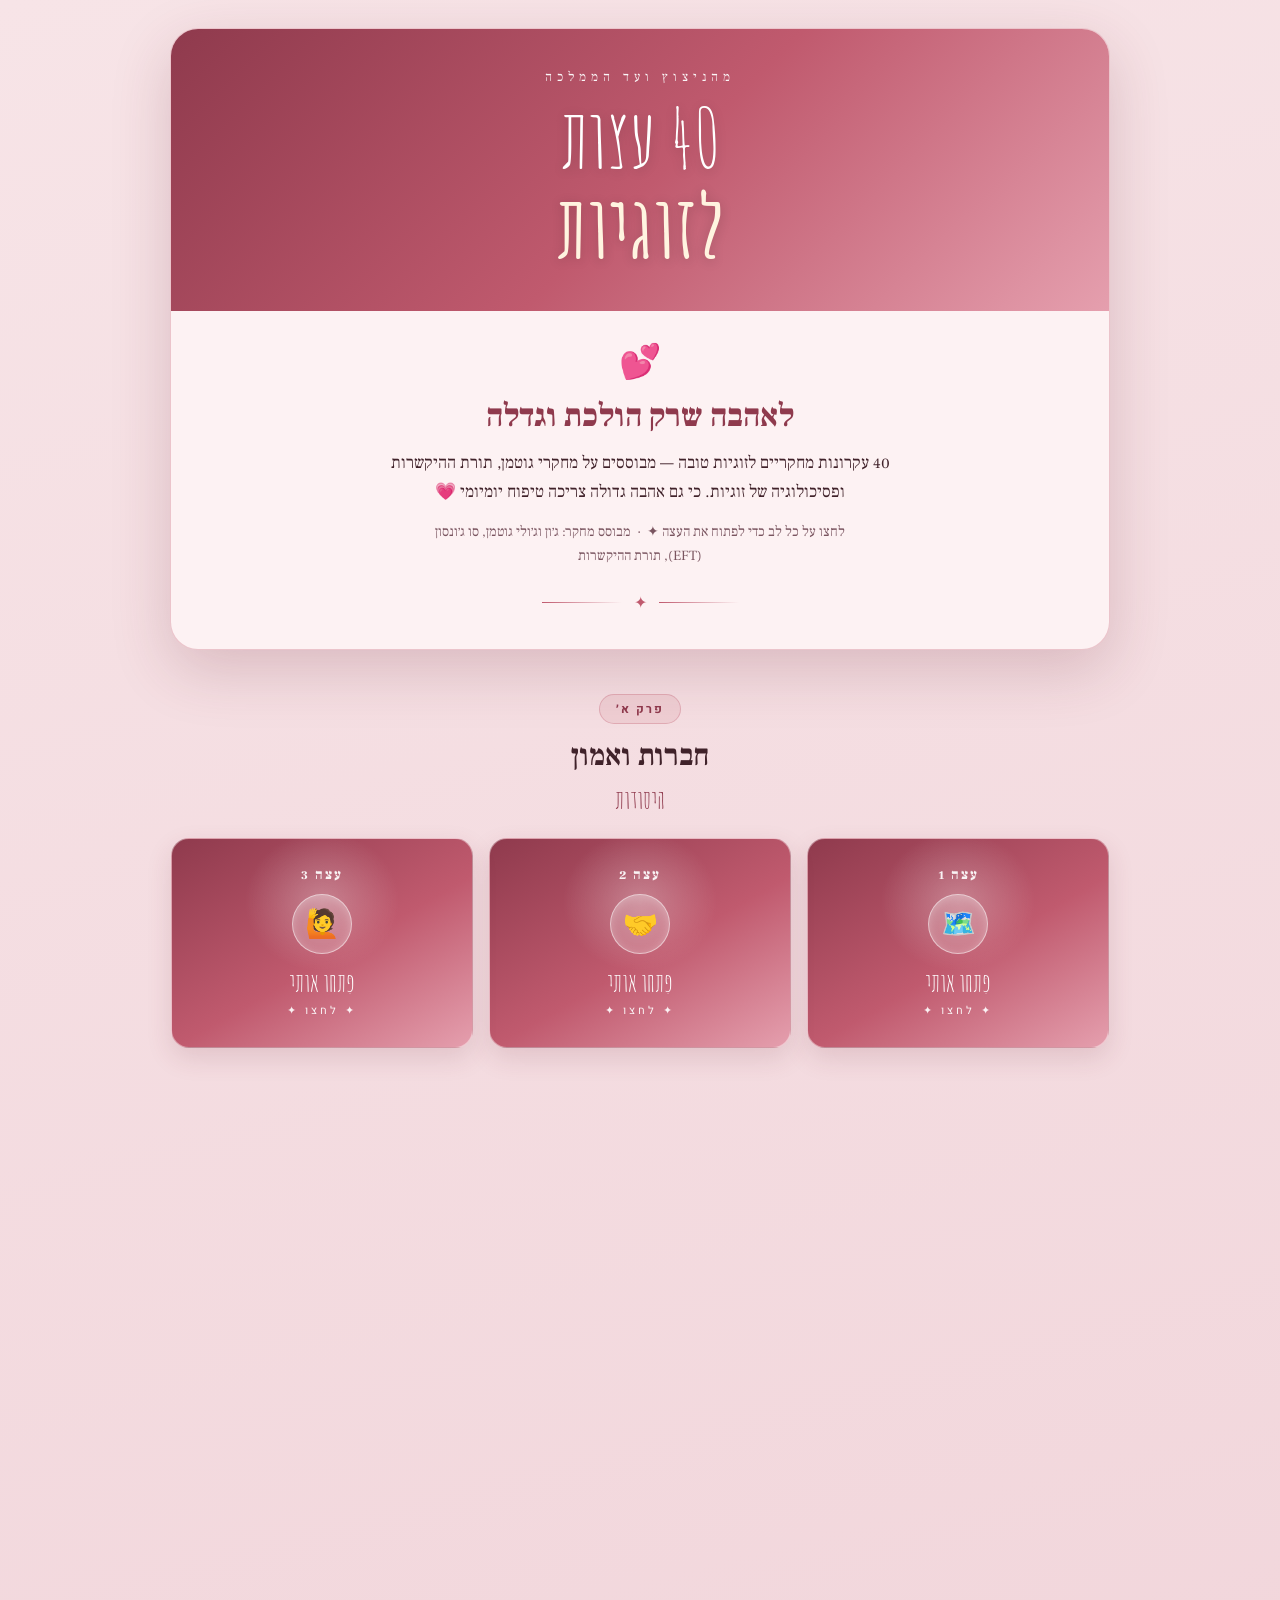
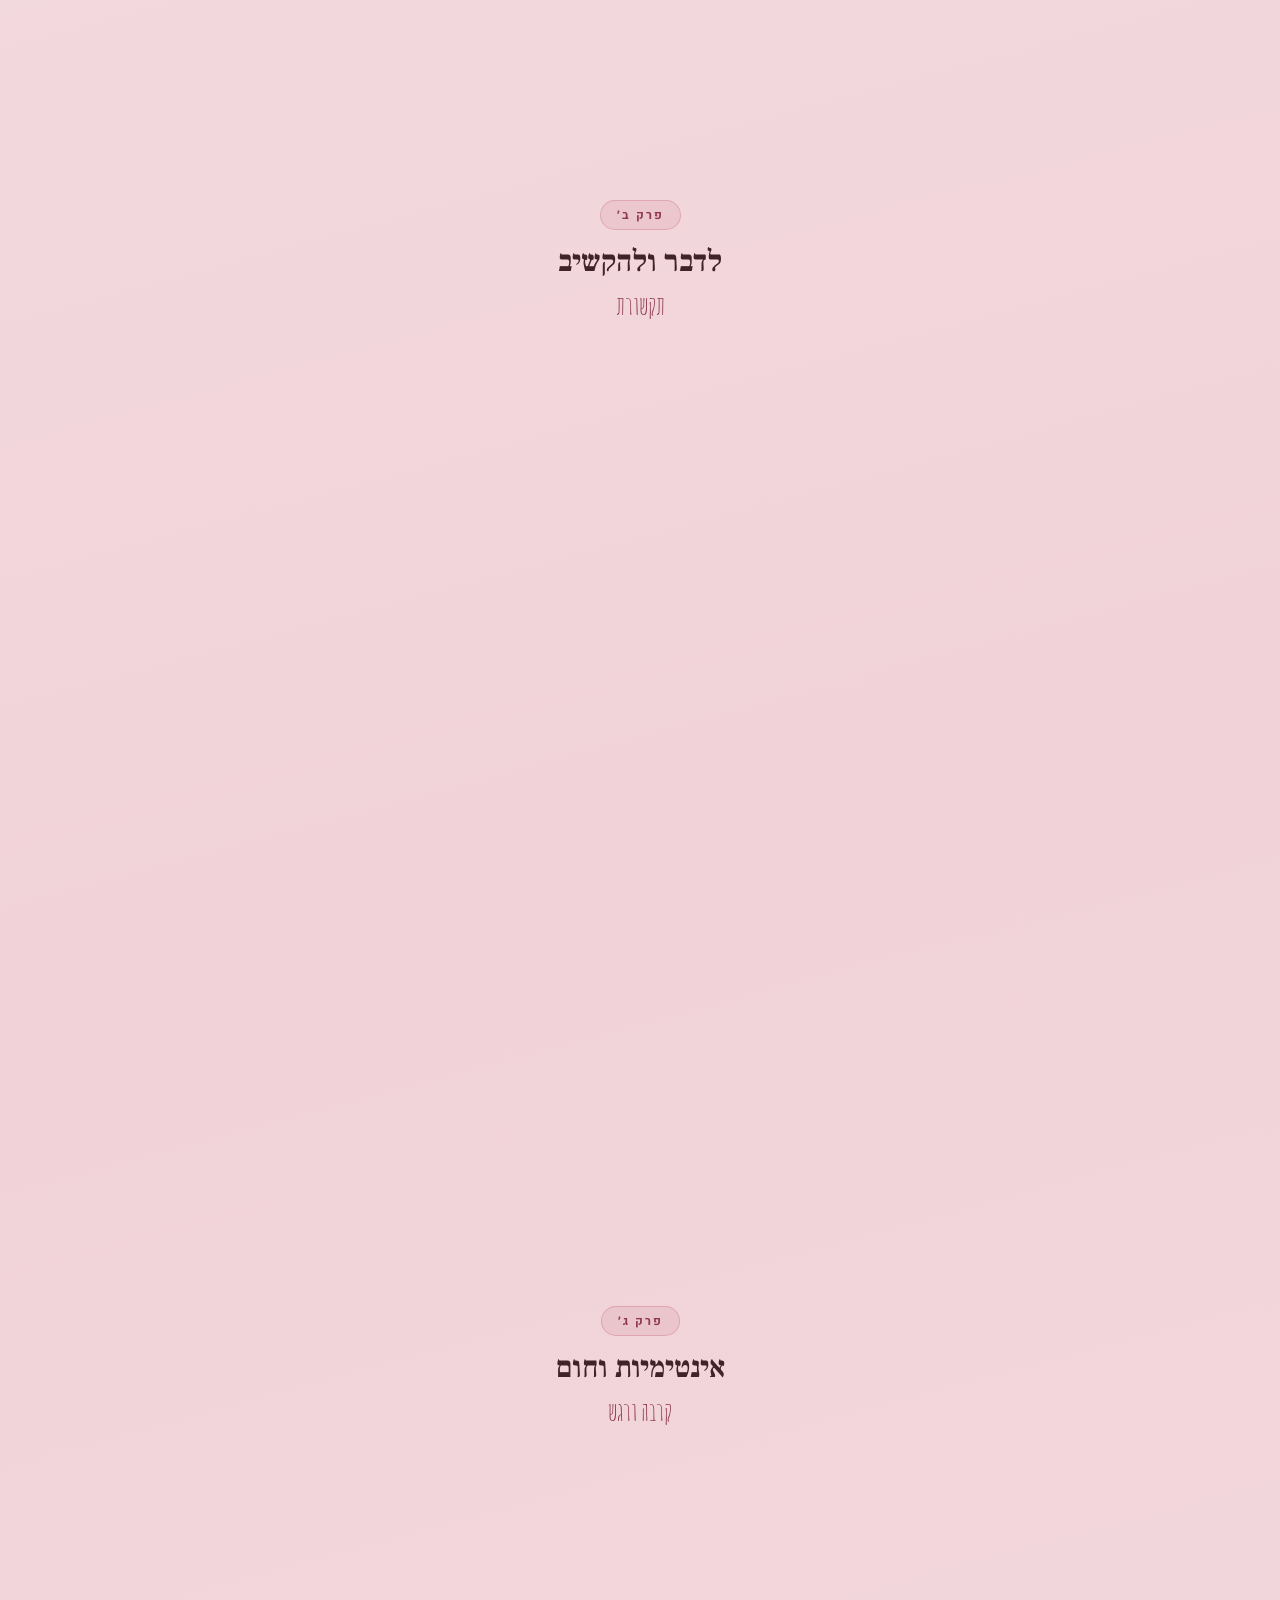
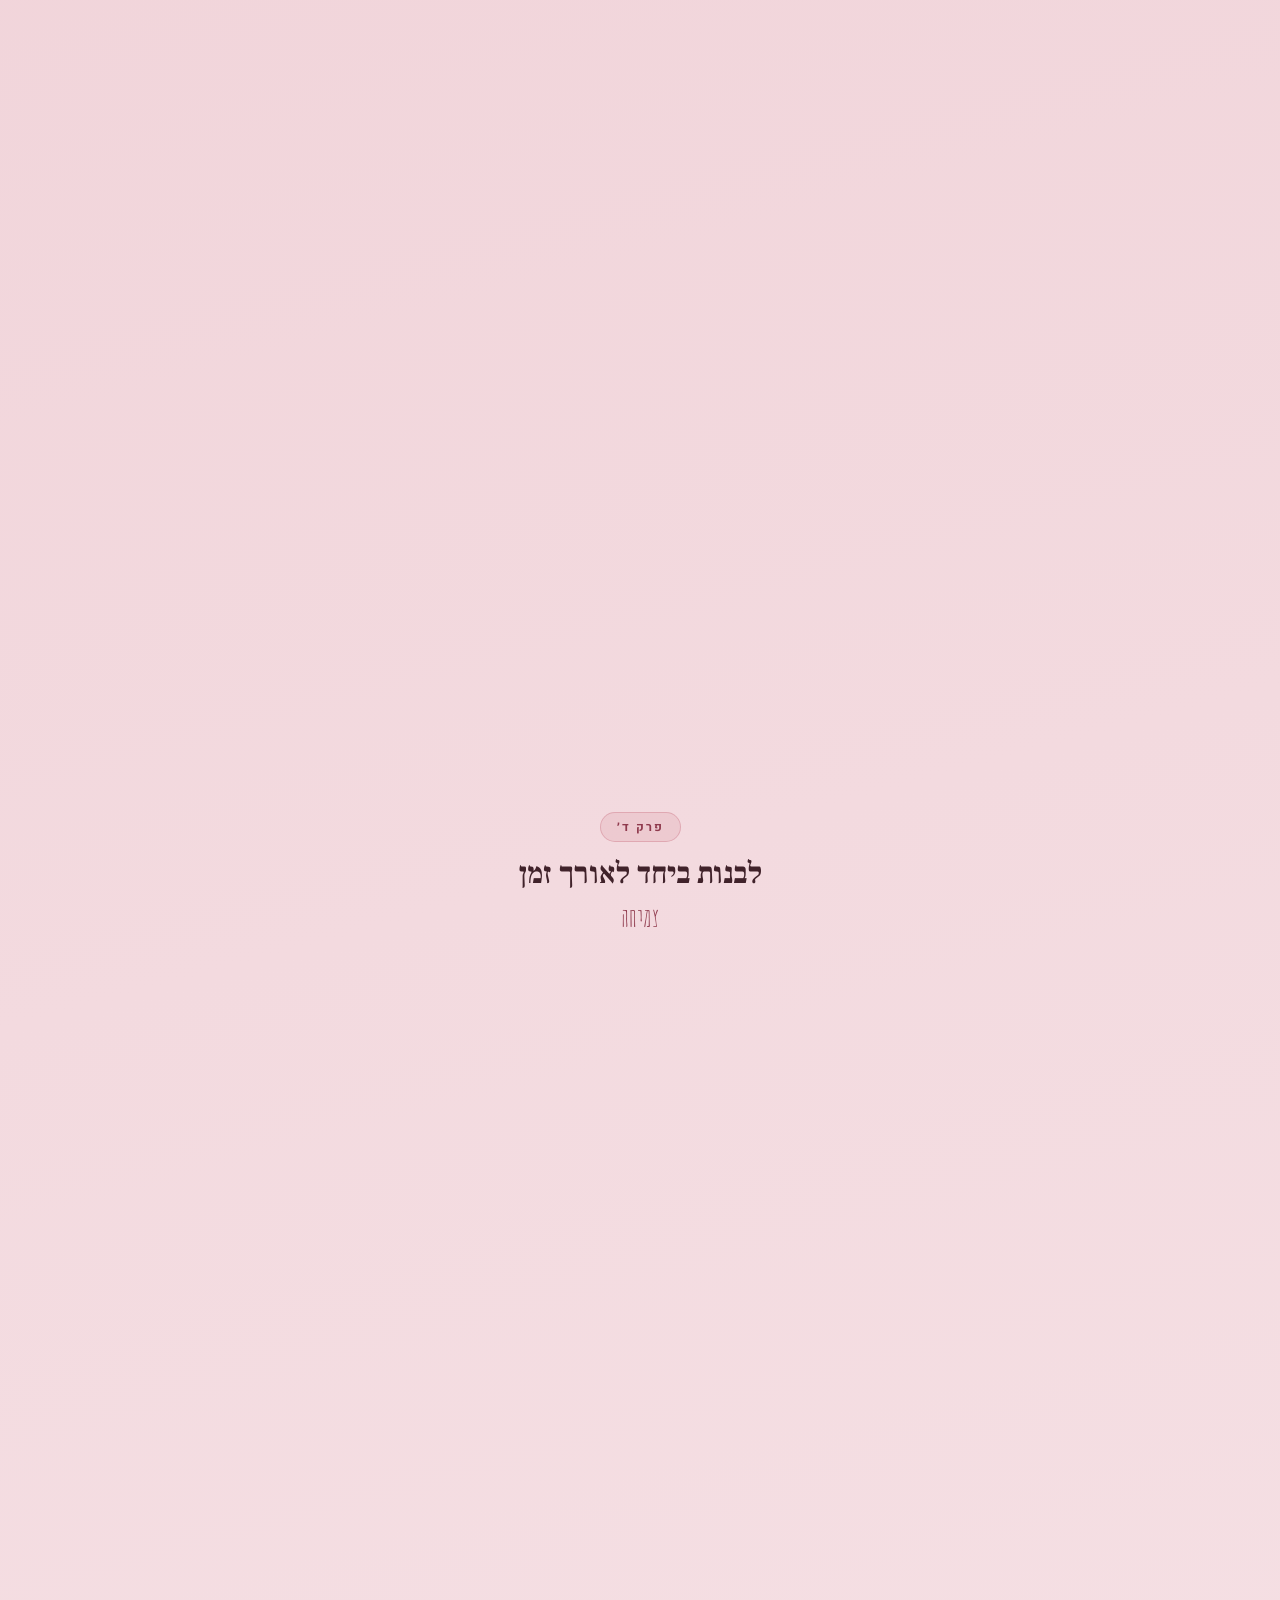
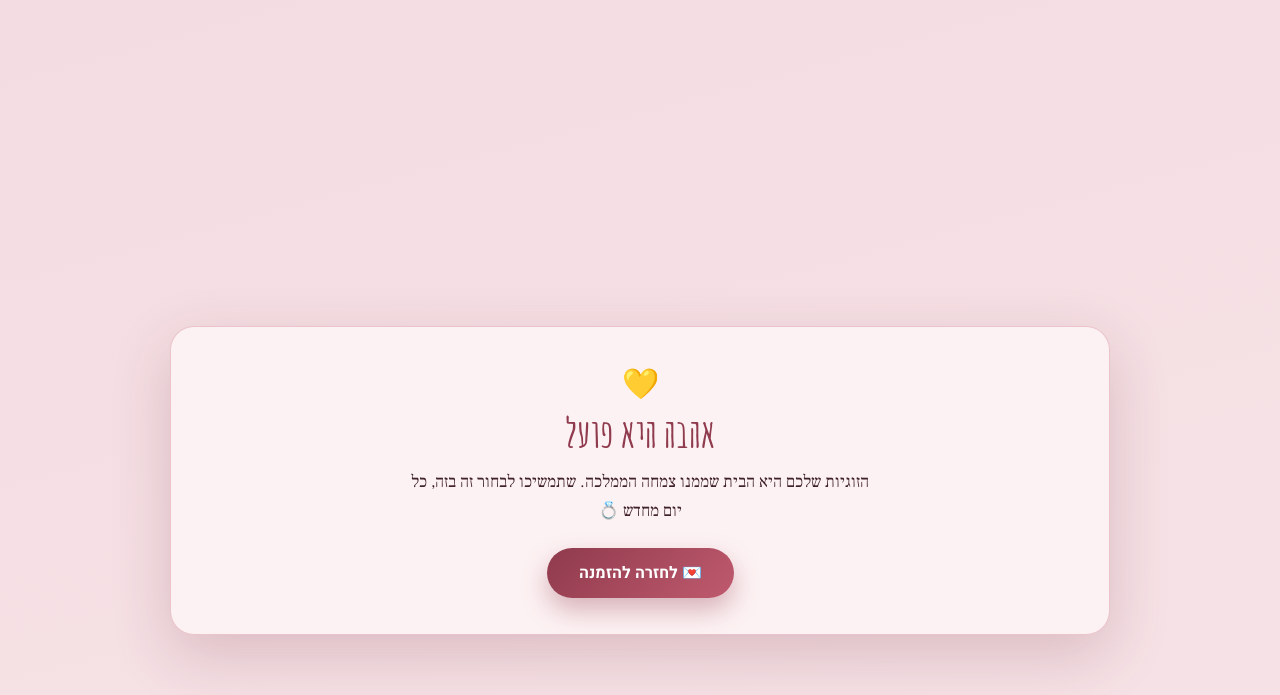
==== couple.html @ be3496f2 "Add songs, recipes, couple & parenting '40' pages (varied designs/effects) + contextual links from i" ====
<!DOCTYPE html>
<html lang="he" dir="rtl">
<head>
  <meta charset="UTF-8" />
  <meta name="viewport" content="width=device-width, initial-scale=1.0" />
  <title>40 עצות לזוגיות טובה · למוריה באהבה</title>
  <meta name="description" content="40 עצות מחקריות לזוגיות טובה — מתנה למוריה, מנקודת אור לממלכה" />
  <link rel="preconnect" href="https://fonts.googleapis.com" />
  <link rel="preconnect" href="https://fonts.gstatic.com" crossorigin />
  <link href="https://fonts.googleapis.com/css2?family=Frank+Ruhl+Libre:wght@400;500;700;900&family=Heebo:wght@300;400;500;700&family=Amatic+SC:wght@700&display=swap" rel="stylesheet" />
  <style>
    :root {
      --rose: #c05a6e; --rose-deep: #8f3a4d; --rose-soft: #e59fae;
      --gold: #d8ab63; --cream: #fdf2f3; --ink: #40222a; --ink-soft: #7a5560;
      --shadow: 0 20px 60px rgba(110, 40, 55, 0.2);
    }
    * { margin: 0; padding: 0; box-sizing: border-box; }
    html { scroll-behavior: smooth; }
    body {
      font-family: "Heebo", sans-serif; color: var(--ink);
      background: radial-gradient(1100px 560px at 50% -10%, #fff0f2 0%, transparent 60%),
        linear-gradient(165deg, #f7e4e7 0%, #f0d2d8 45%, #f6e2e6 100%);
      min-height: 100vh; padding: 28px 16px 60px; overflow-x: hidden;
    }
    .hearts-bg { position: fixed; inset: 0; pointer-events: none; overflow: hidden; z-index: 0; }
    .hearts-bg span { position: absolute; color: var(--rose-soft); opacity: 0; animation: rise 11s linear infinite; }
    @keyframes rise { 0%{transform:translateY(20px) scale(.6);opacity:0} 15%{opacity:.8} 85%{opacity:.8} 100%{transform:translateY(-92vh) scale(1);opacity:0} }

    .wrap { position: relative; z-index: 1; width: min(940px, 100%); margin: 0 auto; }
    .hero { background: var(--cream); border:1px solid rgba(192,90,110,.3); border-radius: 28px; box-shadow: var(--shadow); overflow: hidden; animation: r 1s cubic-bezier(.2,.8,.2,1) both; }
    @keyframes r { from{opacity:0;transform:translateY(30px)} to{opacity:1;transform:translateY(0)} }
    .hero-band { background: linear-gradient(135deg, var(--rose-deep), var(--rose) 52%, var(--rose-soft)); color:#fff; text-align:center; padding: 40px 24px 34px; }
    .hero-band .eyebrow { font-family:"Frank Ruhl Libre",serif; letter-spacing:5px; font-size:13px; opacity:.95; margin-bottom:10px; }
    .hero-band .big { font-family:"Amatic SC",cursive; font-size: clamp(48px,11vw,82px); line-height:1.05; padding-bottom:6px; text-shadow:0 2px 12px rgba(0,0,0,.18); }
    .hero-band .big b { display:block; font-size:1.05em; color: #fff4e0; }
    .hero-body { text-align:center; padding: 26px 26px 30px; }
    .hero-body .h { font-size: 34px; }
    .hero-body h1 { font-family:"Frank Ruhl Libre",serif; font-weight:900; font-size: clamp(23px,5vw,32px); color: var(--rose-deep); margin: 8px 0 12px; }
    .hero-body p { font-family:"Frank Ruhl Libre",serif; font-size:17px; line-height:1.7; color: var(--ink); max-width:52ch; margin:0 auto; }
    .hero-body .note { margin-top:14px; font-size:14px; color: var(--ink-soft); }
    .divider { display:flex; align-items:center; justify-content:center; gap:12px; margin: 22px auto 4px; color: var(--rose); }
    .divider::before,.divider::after { content:""; height:1px; width:80px; background: linear-gradient(to left, transparent, var(--rose)); }

    .group { margin-top: 44px; }
    .group-head { text-align:center; margin-bottom: 22px; }
    .group-head .g-kicker { display:inline-block; font-size:12px; font-weight:700; letter-spacing:2px; color: var(--rose-deep);
      background: rgba(192,90,110,.12); border:1px solid rgba(192,90,110,.3); padding:5px 16px; border-radius:999px; }
    .group-head h2 { font-family:"Frank Ruhl Libre",serif; font-weight:700; font-size: clamp(22px,5vw,30px); color: var(--ink); margin-top:12px; }
    .group-head .g-range { display:inline-block; margin-top:8px; font-family:"Amatic SC",cursive; font-size:26px; color: var(--rose-deep); }

    .grid { display:flex; flex-wrap:wrap; justify-content:center; gap: 26px 16px; perspective: 1400px; }
    .tip { flex: 0 1 calc((100% - 34px)/3); max-width: calc((100% - 34px)/3); height: 210px; cursor: pointer; opacity:0; transform:translateY(16px); transition: opacity .5s ease, transform .5s ease; }
    .tip.show { opacity:1; transform:translateY(0); }
    .tip-inner { position:relative; width:100%; height:100%; transition: transform .7s cubic-bezier(.2,.8,.2,1); transform-style: preserve-3d; }
    .tip.open .tip-inner { transform: rotateY(180deg); }
    .face { position:absolute; inset:0; backface-visibility:hidden; -webkit-backface-visibility:hidden; border-radius:18px; padding:20px; display:flex; flex-direction:column; box-shadow:0 10px 26px rgba(110,40,55,.14); overflow:hidden; }
    .front { align-items:center; justify-content:center; text-align:center; color:#fff; border:1px solid rgba(255,255,255,.4);
      background: radial-gradient(110px 100px at 50% 30%, rgba(255,255,255,.28), transparent 70%), linear-gradient(150deg, var(--rose-deep), var(--rose) 55%, var(--rose-soft)); }
    .front .fnum { font-family:"Frank Ruhl Libre",serif; font-weight:900; font-size:14px; letter-spacing:2px; opacity:.92; }
    .front .seal { width:60px; height:60px; margin:10px 0 12px; display:grid; place-items:center; font-size:28px; background: rgba(255,255,255,.16); border:1.5px solid rgba(255,255,255,.55); border-radius:50%; box-shadow: inset 0 2px 10px rgba(255,255,255,.28); }
    .front .fhint { font-family:"Amatic SC",cursive; font-size:26px; }
    .front .fsub { font-size:11px; letter-spacing:3px; opacity:.9; margin-top:4px; }
    .back { transform: rotateY(180deg); justify-content:center; text-align:right; background: linear-gradient(160deg, #fff, #fdeef0); border:1px solid rgba(192,90,110,.4); }
    .back .bnum { position:absolute; top:12px; inset-inline-end:15px; font-family:"Frank Ruhl Libre",serif; font-weight:900; font-size:13px; color: var(--rose); opacity:.7; }
    .back .bemoji { font-size:26px; }
    .back h3 { font-family:"Frank Ruhl Libre",serif; font-weight:700; font-size:18px; color: var(--rose-deep); margin:6px 0 7px; }
    .back p { font-size:14.5px; line-height:1.55; color: var(--ink-soft); }

    .closing { margin-top: 52px; text-align:center; background: var(--cream); border:1px solid rgba(192,90,110,.3); border-radius:24px; padding: 36px 26px; box-shadow: var(--shadow); }
    .closing h2 { font-family:"Amatic SC",cursive; font-size:40px; color: var(--rose-deep); margin-bottom:10px; }
    .closing p { font-family:"Frank Ruhl Libre",serif; font-size:17px; line-height:1.7; max-width:46ch; margin:0 auto; color: var(--ink); }
    .invite-btn { display:inline-flex; gap:8px; margin-top:22px; padding:13px 32px; border-radius:999px;
      background: linear-gradient(135deg, var(--rose-deep), var(--rose)); color:#fff; font-weight:700; text-decoration:none; box-shadow:0 12px 26px rgba(143,58,77,.35); transition: transform .2s ease; }
    .invite-btn:hover { transform: translateY(-2px); }

    @media (max-width: 680px) { .tip { flex-basis: calc((100% - 16px)/2); max-width: calc((100% - 16px)/2); } }
    @media (max-width: 460px) { .tip { flex-basis: 100%; max-width: 100%; } }
  </style>
</head>
<body>
  <div class="hearts-bg" id="hearts" aria-hidden="true"></div>
  <div class="wrap">
    <header class="hero">
      <div class="hero-band">
        <p class="eyebrow">מהניצוץ ועד הממלכה</p>
        <div class="big">40 עצות<b>לזוגיות</b></div>
      </div>
      <div class="hero-body">
        <div class="h">💕</div>
        <h1>לאהבה שרק הולכת וגדלה</h1>
        <p>40 עקרונות מחקריים לזוגיות טובה — מבוססים על מחקרי גוטמן, תורת ההיקשרות ופסיכולוגיה של זוגיות. כי גם אהבה גדולה צריכה טיפוח יומיומי 💗</p>
        <p class="note">לחצו על כל לב כדי לפתוח את העצה ✦ &nbsp;·&nbsp; מבוסס מחקר: ג׳ון וג׳ולי גוטמן, סו ג׳ונסון (EFT), תורת ההיקשרות</p>
        <div class="divider"><span>✦</span></div>
      </div>
    </header>

    <main id="root"></main>

    <section class="closing">
      <div style="font-size:30px">💛</div>
      <h2>אהבה היא פועל</h2>
      <p>הזוגיות שלכם היא הבית שממנו צמחה הממלכה. שתמשיכו לבחור זה בזה, כל יום מחדש 💍</p>
      <a class="invite-btn" href="invitation.html">💌 לחזרה להזמנה</a>
    </section>
  </div>

  <script>
    const GROUPS = [
      { kicker:"פרק א׳", range:"היסודות", title:"חברות ואמון",
        tips:[
          { e:"🗺️", t:"מפת האהבה", d:"הכירו את עולמו הפנימי של בן/בת הזוג — חלומות, פחדים ומה שמעסיק אותם היום." },
          { e:"🤝", t:"חברות לפני הכל", d:"גוטמן: זוגיות מאושרת בנויה על חברות עמוקה, לא רק על רומנטיקה." },
          { e:"🙋", t:"היענו ל'בקשות קשב'", d:"כל פנייה קטנה היא הזמנה לחיבור. לפנות לעברה — לא להתעלם." },
          { e:"🙏", t:"הערכה והוקרה", d:"שימו לב לטוב ואמרו אותו בקול. תרבות של הערכה מחסנת את הקשר." },
          { e:"👂", t:"הקשבה אמיתית", d:"להקשיב כדי להבין — לא כדי לנצח או לתקן." },
          { e:"⚖️", t:"יחס 5:1", d:"על כל רגע שלילי — חמישה חיוביים. זהו מאזן הזהב של זוגיות." },
          { e:"🔐", t:"אמון ומחויבות", d:"'אני איתך' — הוודאות הזו היא הקרקע שעליה הכל נבנה." },
          { e:"🕰️", t:"זמן איכות", d:"פנו זמן קבוע רק לשניכם — בלי מסכים, עם נוכחות מלאה." },
          { e:"💬", t:"שיחת סוף יום", d:"עשר דקות של 'איך היה לך' — פורקן ותמיכה, לא פתרונות." },
          { e:"🌱", t:"לגדול יחד", d:"תמכו בצמיחה של כל אחד — זוגיות פורחת כשגם הפרטים פורחים." },
        ] },
      { kicker:"פרק ב׳", range:"תקשורת", title:"לדבר ולהקשיב",
        tips:[
          { e:"💗", t:"פתיחה רכה", d:"ראו איך פותחים שיחה קשה — פתיחה עדינה קובעת את כל ההמשך." },
          { e:"🪞", t:"דברו בגוף ראשון", d:"'אני מרגישה' במקום 'אתה תמיד'. תיאור ולא האשמה." },
          { e:"🚫", t:"היזהרו מ'ארבעת הפרשים'", d:"ביקורת, בוז, התגוננות והתנתקות — ארבעה הרסני קשר. זהו אותם." },
          { e:"🛠️", t:"ניסיונות תיקון", d:"בדיחה, מגע או 'סליחה' באמצע ריב — קבלו אותם באהבה." },
          { e:"⏸️", t:"פסק זמן", d:"כשהרגש גואה — עצרו 20 דקות להירגע, ואז חזרו לדבר." },
          { e:"🙇", t:"קבלו השפעה", d:"להיות מוכנים להשתנות מדברי האחר — זה כוח, לא חולשה." },
          { e:"❤️‍🩹", t:"תקשורת אחרי ריב", d:"עבדו יחד על מה שקרה — בלי אשמים, עם למידה." },
          { e:"🤍", t:"הנחת כוונה טובה", d:"הניחו שבן/בת הזוג רוצה בטובתכם — זה משנה כל שיחה." },
          { e:"🗣️", t:"בקשו במפורש", d:"אל תצפו שיקראו מחשבות. בקשה ברורה חוסכת מפח נפש." },
          { e:"🔇", t:"כוחה של שתיקה", d:"לפעמים חיבוק שקט אומר יותר מאלף מילים." },
        ] },
      { kicker:"פרק ג׳", range:"קרבה ורגש", title:"אינטימיות וחום",
        tips:[
          { e:"🫶", t:"קרבה רגשית", d:"היקשרות בטוחה: להיות מקלט זה לזה בעת מצוקה." },
          { e:"💞", t:"מגע יומיומי", d:"חיבוק של 6 שניות, יד ביד — מגע משחרר אוקסיטוצין ומחבר." },
          { e:"🎁", t:"מחוות קטנות", d:"קפה בבוקר, פתק אוהב — הפרטים הקטנים בונים אהבה גדולה." },
          { e:"🗓️", t:"דייטים קבועים", d:"שמרו על הרומנטיקה חיה — פגישה זוגית קבועה, קדושה." },
          { e:"😂", t:"צחוק משותף", d:"הומור וקלילות הם דבק. אל תיקחו הכל ברצינות." },
          { e:"🙌", t:"חגגו הצלחות יחד", d:"תגובה שמחה להצלחה של האחר מחזקת יותר מתמיכה בכישלון." },
          { e:"🌹", t:"שמרו על החשק", d:"אינטימיות פיזית זקוקה לתשומת לב, סקרנות ופתיחות." },
          { e:"🧭", t:"טקסים משותפים", d:"מסורות קטנות — ארוחת שישי, טיול קבוע — עוגנים לקשר." },
          { e:"🌟", t:"ראו את הטוב", d:"התמקדו בתכונות שאתם אוהבים — מה שמאירים גדל." },
          { e:"🤗", t:"נחמו במצוקה", d:"בעת קושי, היו הכתובת הראשונה — לא הביקורת." },
        ] },
      { kicker:"פרק ד׳", range:"צמיחה", title:"לבנות ביחד לאורך זמן",
        tips:[
          { e:"🎯", t:"חלומות משותפים", d:"בנו חזון משותף לחיים — ותנו לכל אחד גם חלום אישי." },
          { e:"🤲", t:"סליחה ותיקון", d:"אף אחד לא מושלם. סליחה אמיתית משחררת את שניכם." },
          { e:"🧩", t:"ניהול קונפליקט", d:"רוב המחלוקות הן 'תמידיות'. נהלו אותן בכבוד במקום לנצח." },
          { e:"🏡", t:"חלוקה הוגנת", d:"שותפות אמיתית בבית ובעומס — הוגנות מולידה קרבה." },
          { e:"💰", t:"שקיפות בכסף", d:"דברו בכנות על כסף — זה אחד ממקורות המתח הנפוצים." },
          { e:"🌬️", t:"מרחב אישי", d:"קרבה בריאה כוללת גם עצמאות ונשימה — לא היתוך." },
          { e:"🧠", t:"עזרה מקצועית", d:"פנייה לייעוץ זוגי היא סימן לחוזק ואכפתיות, לא לכישלון." },
          { e:"🔄", t:"התחדשו", d:"אנשים משתנים — הכירו מחדש את בן/בת הזוג שלכם, שוב ושוב." },
          { e:"🙏", t:"תודה יומית", d:"הכרת תודה קטנה מדי יום שומרת על הלב פתוח." },
          { e:"💍", t:"בחרו מחדש כל יום", d:"אהבה גדולה היא אלף בחירות קטנות — לבחור זה בזה, שוב." },
        ] },
    ];

    (function build() {
      const root = document.getElementById("root");
      let n = 0;
      GROUPS.forEach((g) => {
        const sec = document.createElement("section");
        sec.className = "group";
        sec.innerHTML = `<div class="group-head"><span class="g-kicker">${g.kicker}</span><h2>${g.title}</h2><div class="g-range">${g.range}</div></div>`;
        const grid = document.createElement("div"); grid.className = "grid";
        g.tips.forEach((tip) => {
          n++;
          const card = document.createElement("article"); card.className = "tip";
          card.innerHTML = `
            <div class="tip-inner">
              <div class="face front">
                <div class="fnum">עצה ${n}</div>
                <div class="seal">${tip.e}</div>
                <div class="fhint">פִּתחו אותי</div>
                <div class="fsub">✦ לחצו ✦</div>
              </div>
              <div class="face back">
                <div class="bnum">#${n}</div>
                <div class="bemoji">${tip.e}</div>
                <h3>${tip.t}</h3>
                <p>${tip.d}</p>
              </div>
            </div>`;
          card.addEventListener("click", () => card.classList.toggle("open"));
          grid.appendChild(card);
        });
        sec.appendChild(grid); root.appendChild(sec);
      });
      const io = new IntersectionObserver((es)=>es.forEach((e)=>{ if(e.isIntersecting){e.target.classList.add("show");io.unobserve(e.target);} }), { threshold:.15 });
      document.querySelectorAll(".tip").forEach((c)=>io.observe(c));
    })();

    (function () {
      const layer = document.getElementById("hearts");
      const g = ["💗","💕","💛","✦","❤"];
      for (let i=0;i<22;i++){ const s=document.createElement("span"); s.textContent=g[Math.floor(Math.random()*g.length)];
        s.style.left=Math.random()*100+"vw"; s.style.fontSize=10+Math.random()*18+"px";
        s.style.animationDuration=9+Math.random()*8+"s"; s.style.animationDelay=-Math.random()*12+"s"; layer.appendChild(s); }
    })();
  </script>
</body>
</html>
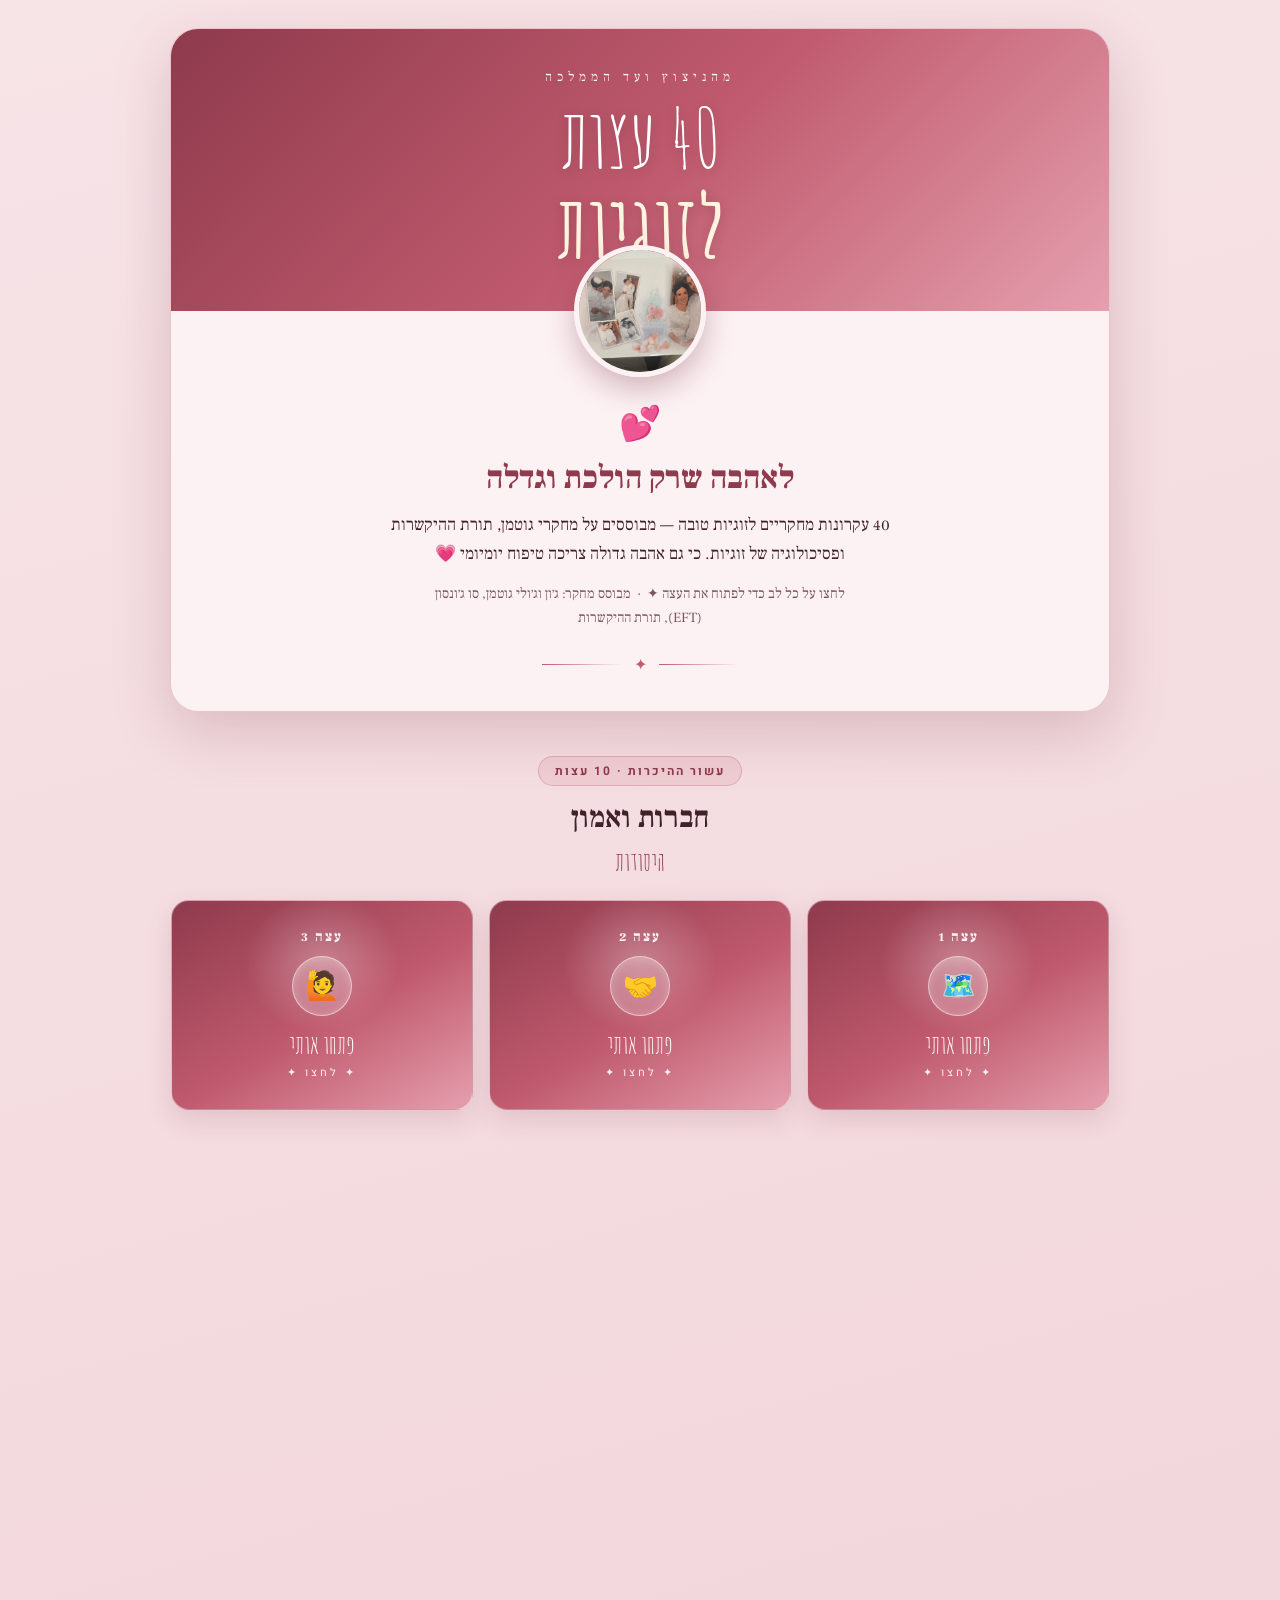
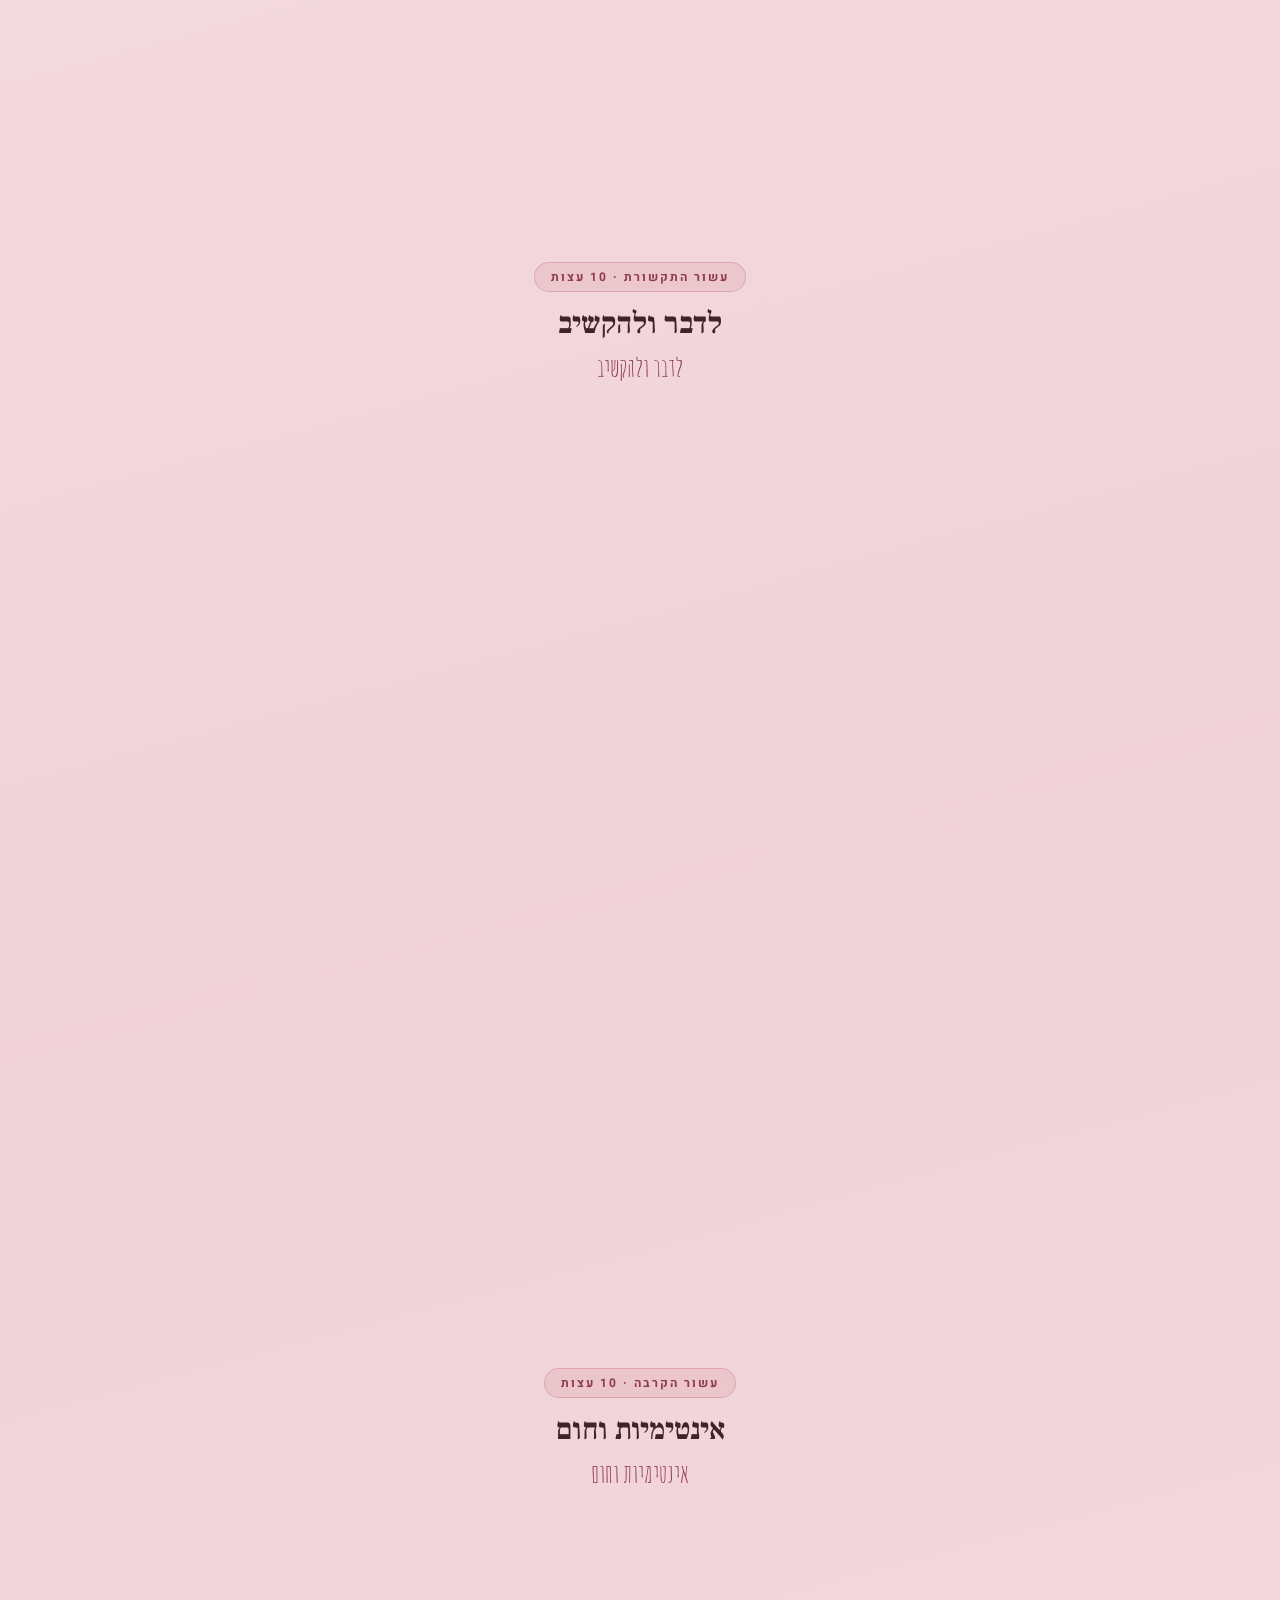
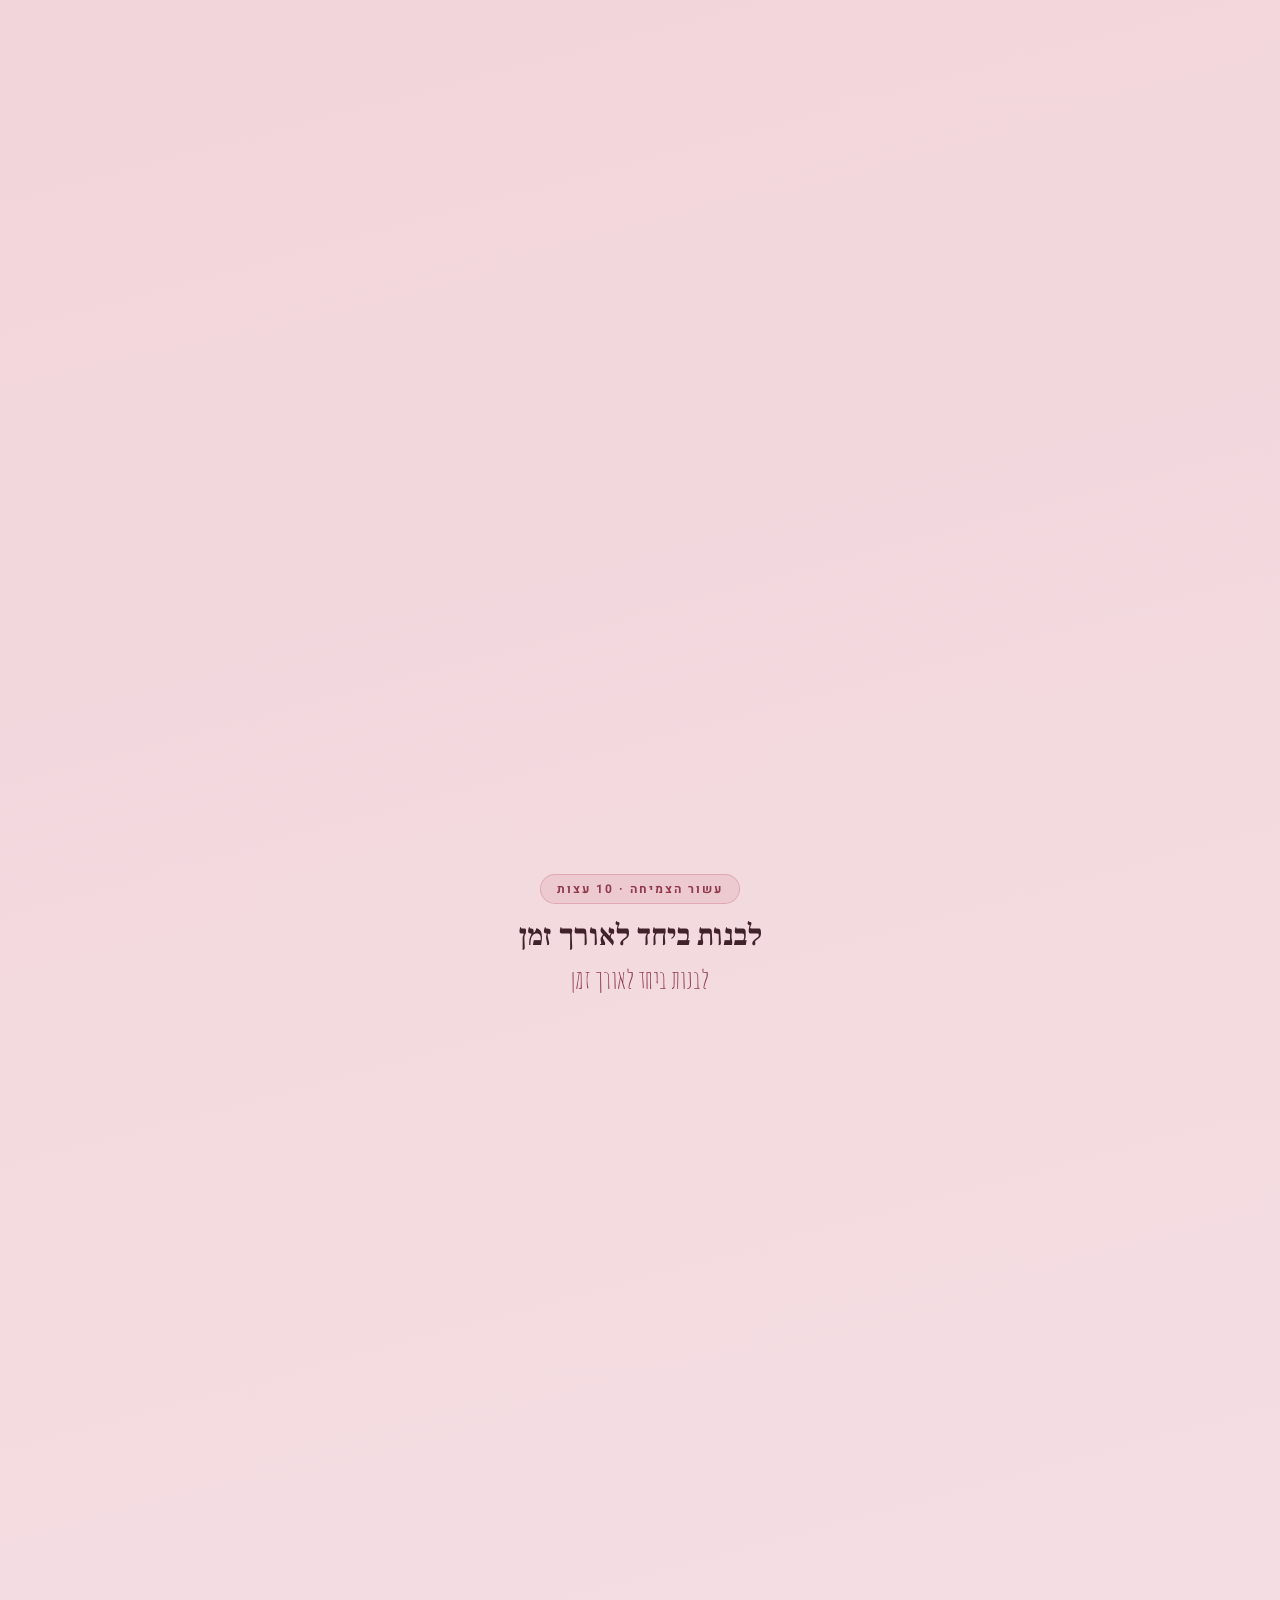
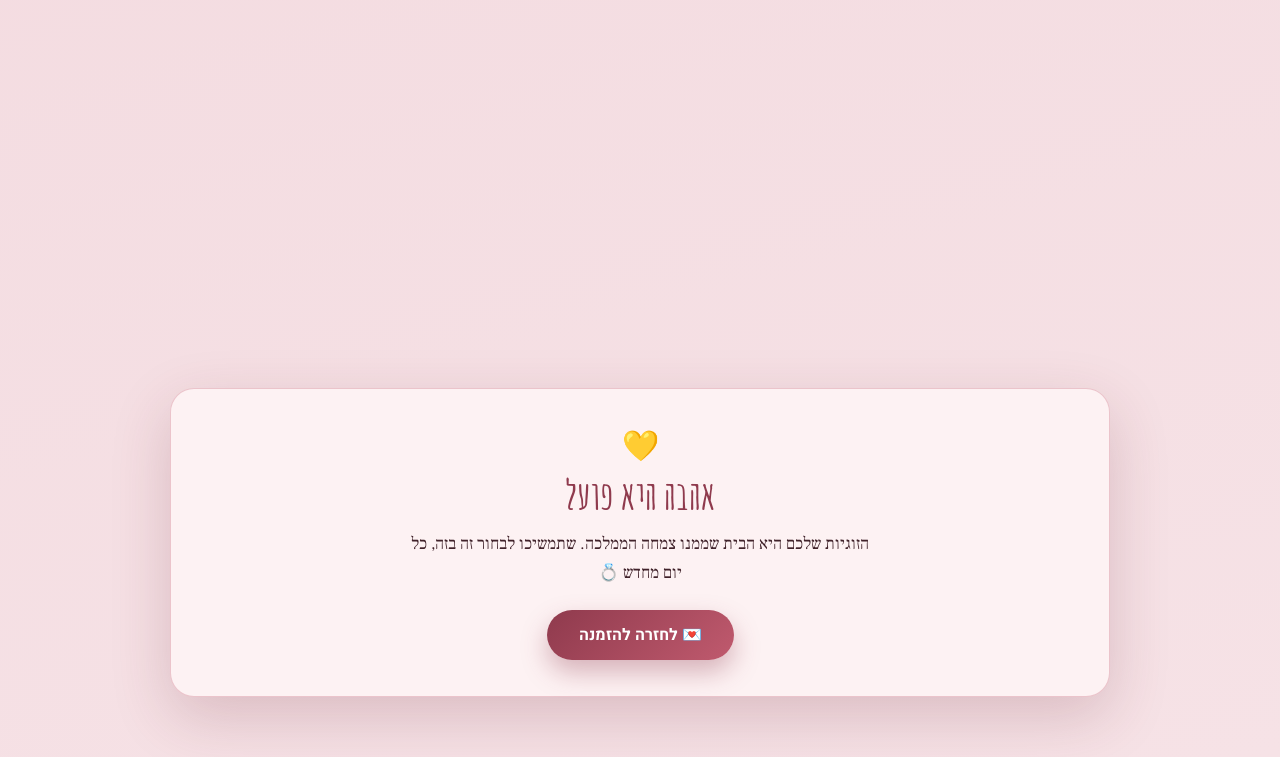
==== commit 57898185: "Pages: add portraits, decade names + counts, full-recipe modal, Spotify player for songs, new travel" ====
--- a/couple.html
+++ b/couple.html
@@ -33,7 +33,10 @@
     .hero-band .eyebrow { font-family:"Frank Ruhl Libre",serif; letter-spacing:5px; font-size:13px; opacity:.95; margin-bottom:10px; }
     .hero-band .big { font-family:"Amatic SC",cursive; font-size: clamp(48px,11vw,82px); line-height:1.05; padding-bottom:6px; text-shadow:0 2px 12px rgba(0,0,0,.18); }
     .hero-band .big b { display:block; font-size:1.05em; color: #fff4e0; }
-    .hero-body { text-align:center; padding: 26px 26px 30px; }
+    .portrait { position: relative; z-index: 2; width: 132px; height: 132px; margin: -66px auto 0; }
+    .portrait-ring { width:100%; height:100%; border-radius:50%; overflow:hidden; border:5px solid var(--cream); box-shadow:0 12px 30px rgba(110,40,55,.3); }
+    .portrait-ring img { width:100%; height:100%; object-fit:cover; object-position:center 25%; }
+    .hero-body { text-align:center; padding: 22px 26px 30px; }
     .hero-body .h { font-size: 34px; }
     .hero-body h1 { font-family:"Frank Ruhl Libre",serif; font-weight:900; font-size: clamp(23px,5vw,32px); color: var(--rose-deep); margin: 8px 0 12px; }
     .hero-body p { font-family:"Frank Ruhl Libre",serif; font-size:17px; line-height:1.7; color: var(--ink); max-width:52ch; margin:0 auto; }
@@ -85,6 +88,7 @@
         <p class="eyebrow">מהניצוץ ועד הממלכה</p>
         <div class="big">40 עצות<b>לזוגיות</b></div>
       </div>
+      <div class="portrait"><div class="portrait-ring"><img src="05.jpg" alt="מוריה" /></div></div>
       <div class="hero-body">
         <div class="h">💕</div>
         <h1>לאהבה שרק הולכת וגדלה</h1>
@@ -106,7 +110,7 @@
 
   <script>
     const GROUPS = [
-      { kicker:"פרק א׳", range:"היסודות", title:"חברות ואמון",
+      { kicker:"עשור ההיכרות", range:"היסודות", title:"חברות ואמון",
         tips:[
           { e:"🗺️", t:"מפת האהבה", d:"הכירו את עולמו הפנימי של בן/בת הזוג — חלומות, פחדים ומה שמעסיק אותם היום." },
           { e:"🤝", t:"חברות לפני הכל", d:"גוטמן: זוגיות מאושרת בנויה על חברות עמוקה, לא רק על רומנטיקה." },
@@ -119,7 +123,7 @@
           { e:"💬", t:"שיחת סוף יום", d:"עשר דקות של 'איך היה לך' — פורקן ותמיכה, לא פתרונות." },
           { e:"🌱", t:"לגדול יחד", d:"תמכו בצמיחה של כל אחד — זוגיות פורחת כשגם הפרטים פורחים." },
         ] },
-      { kicker:"פרק ב׳", range:"תקשורת", title:"לדבר ולהקשיב",
+      { kicker:"עשור התקשורת", range:"לדבר ולהקשיב", title:"לדבר ולהקשיב",
         tips:[
           { e:"💗", t:"פתיחה רכה", d:"ראו איך פותחים שיחה קשה — פתיחה עדינה קובעת את כל ההמשך." },
           { e:"🪞", t:"דברו בגוף ראשון", d:"'אני מרגישה' במקום 'אתה תמיד'. תיאור ולא האשמה." },
@@ -132,7 +136,7 @@
           { e:"🗣️", t:"בקשו במפורש", d:"אל תצפו שיקראו מחשבות. בקשה ברורה חוסכת מפח נפש." },
           { e:"🔇", t:"כוחה של שתיקה", d:"לפעמים חיבוק שקט אומר יותר מאלף מילים." },
         ] },
-      { kicker:"פרק ג׳", range:"קרבה ורגש", title:"אינטימיות וחום",
+      { kicker:"עשור הקרבה", range:"אינטימיות וחום", title:"אינטימיות וחום",
         tips:[
           { e:"🫶", t:"קרבה רגשית", d:"היקשרות בטוחה: להיות מקלט זה לזה בעת מצוקה." },
           { e:"💞", t:"מגע יומיומי", d:"חיבוק של 6 שניות, יד ביד — מגע משחרר אוקסיטוצין ומחבר." },
@@ -145,7 +149,7 @@
           { e:"🌟", t:"ראו את הטוב", d:"התמקדו בתכונות שאתם אוהבים — מה שמאירים גדל." },
           { e:"🤗", t:"נחמו במצוקה", d:"בעת קושי, היו הכתובת הראשונה — לא הביקורת." },
         ] },
-      { kicker:"פרק ד׳", range:"צמיחה", title:"לבנות ביחד לאורך זמן",
+      { kicker:"עשור הצמיחה", range:"לבנות ביחד לאורך זמן", title:"לבנות ביחד לאורך זמן",
         tips:[
           { e:"🎯", t:"חלומות משותפים", d:"בנו חזון משותף לחיים — ותנו לכל אחד גם חלום אישי." },
           { e:"🤲", t:"סליחה ותיקון", d:"אף אחד לא מושלם. סליחה אמיתית משחררת את שניכם." },
@@ -166,7 +170,7 @@
       GROUPS.forEach((g) => {
         const sec = document.createElement("section");
         sec.className = "group";
-        sec.innerHTML = `<div class="group-head"><span class="g-kicker">${g.kicker}</span><h2>${g.title}</h2><div class="g-range">${g.range}</div></div>`;
+        sec.innerHTML = `<div class="group-head"><span class="g-kicker">${g.kicker} · 10 עצות</span><h2>${g.title}</h2><div class="g-range">${g.range}</div></div>`;
         const grid = document.createElement("div"); grid.className = "grid";
         g.tips.forEach((tip) => {
           n++;
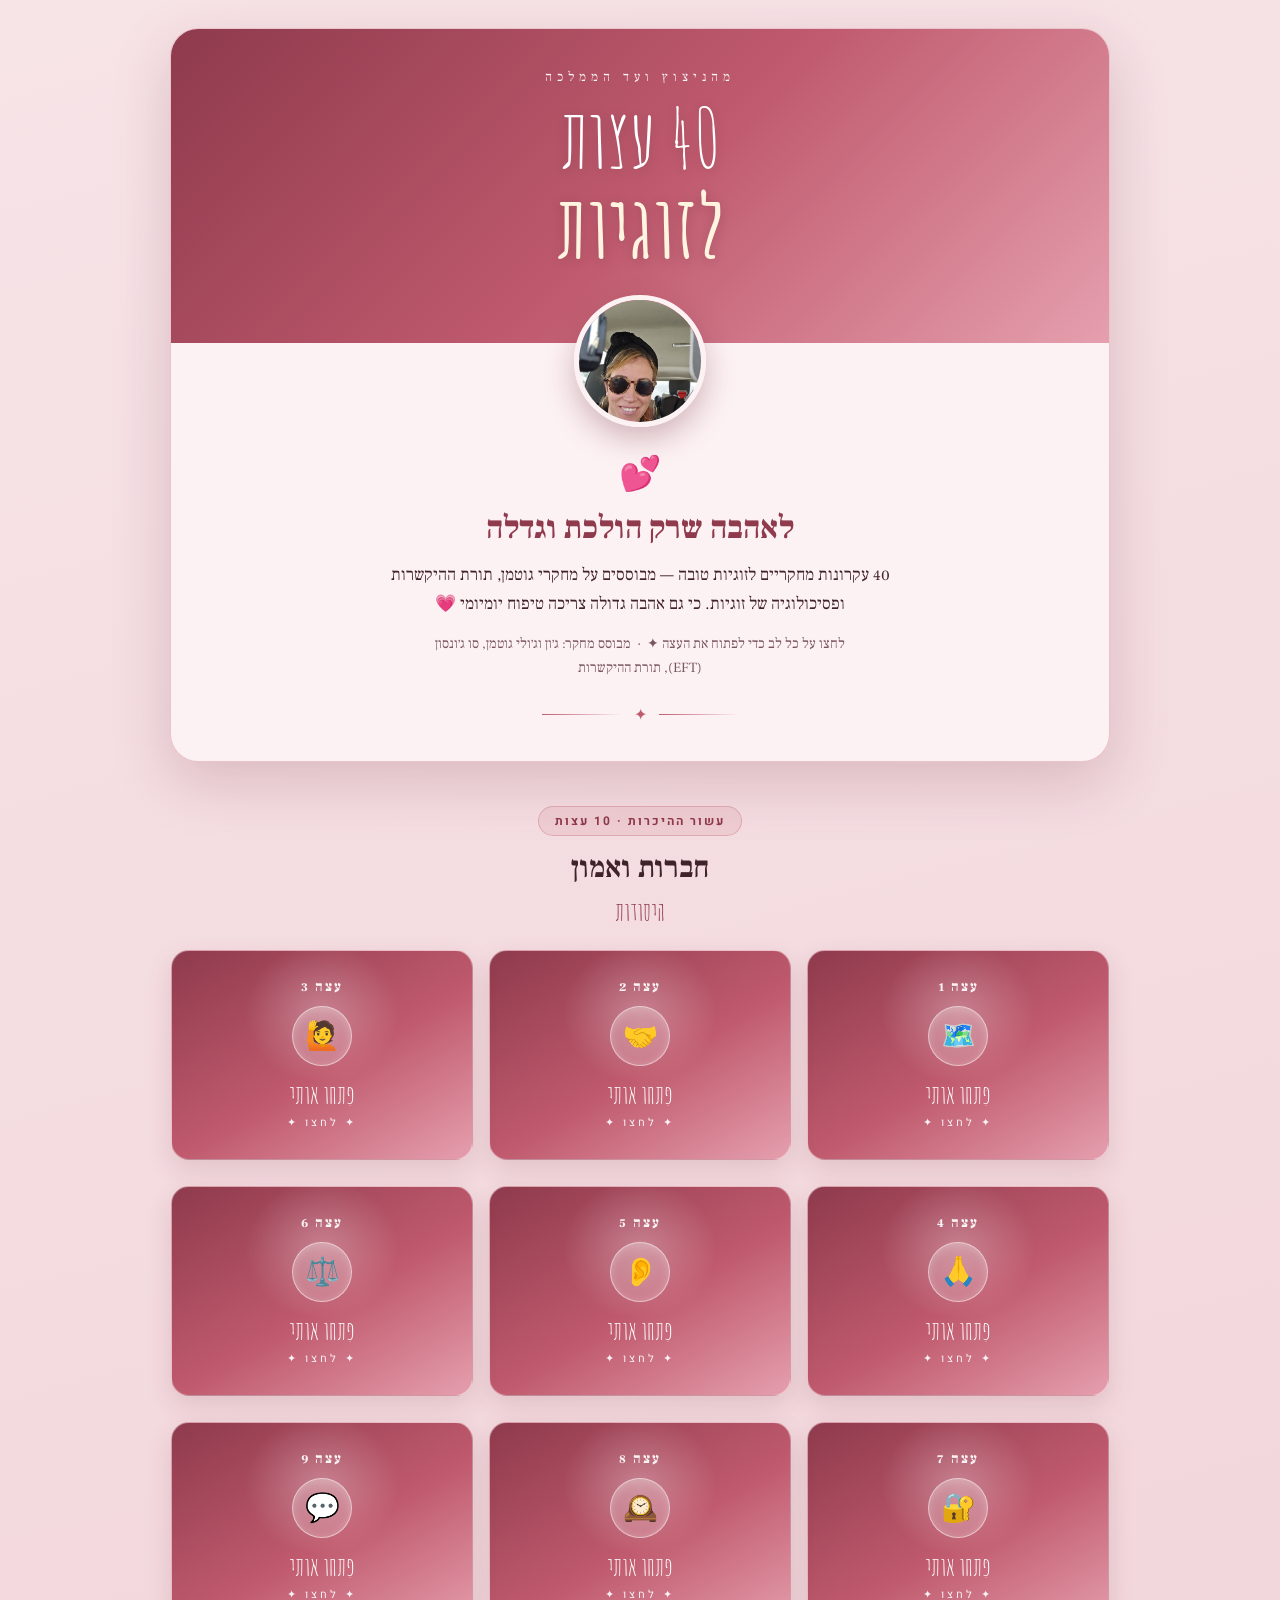
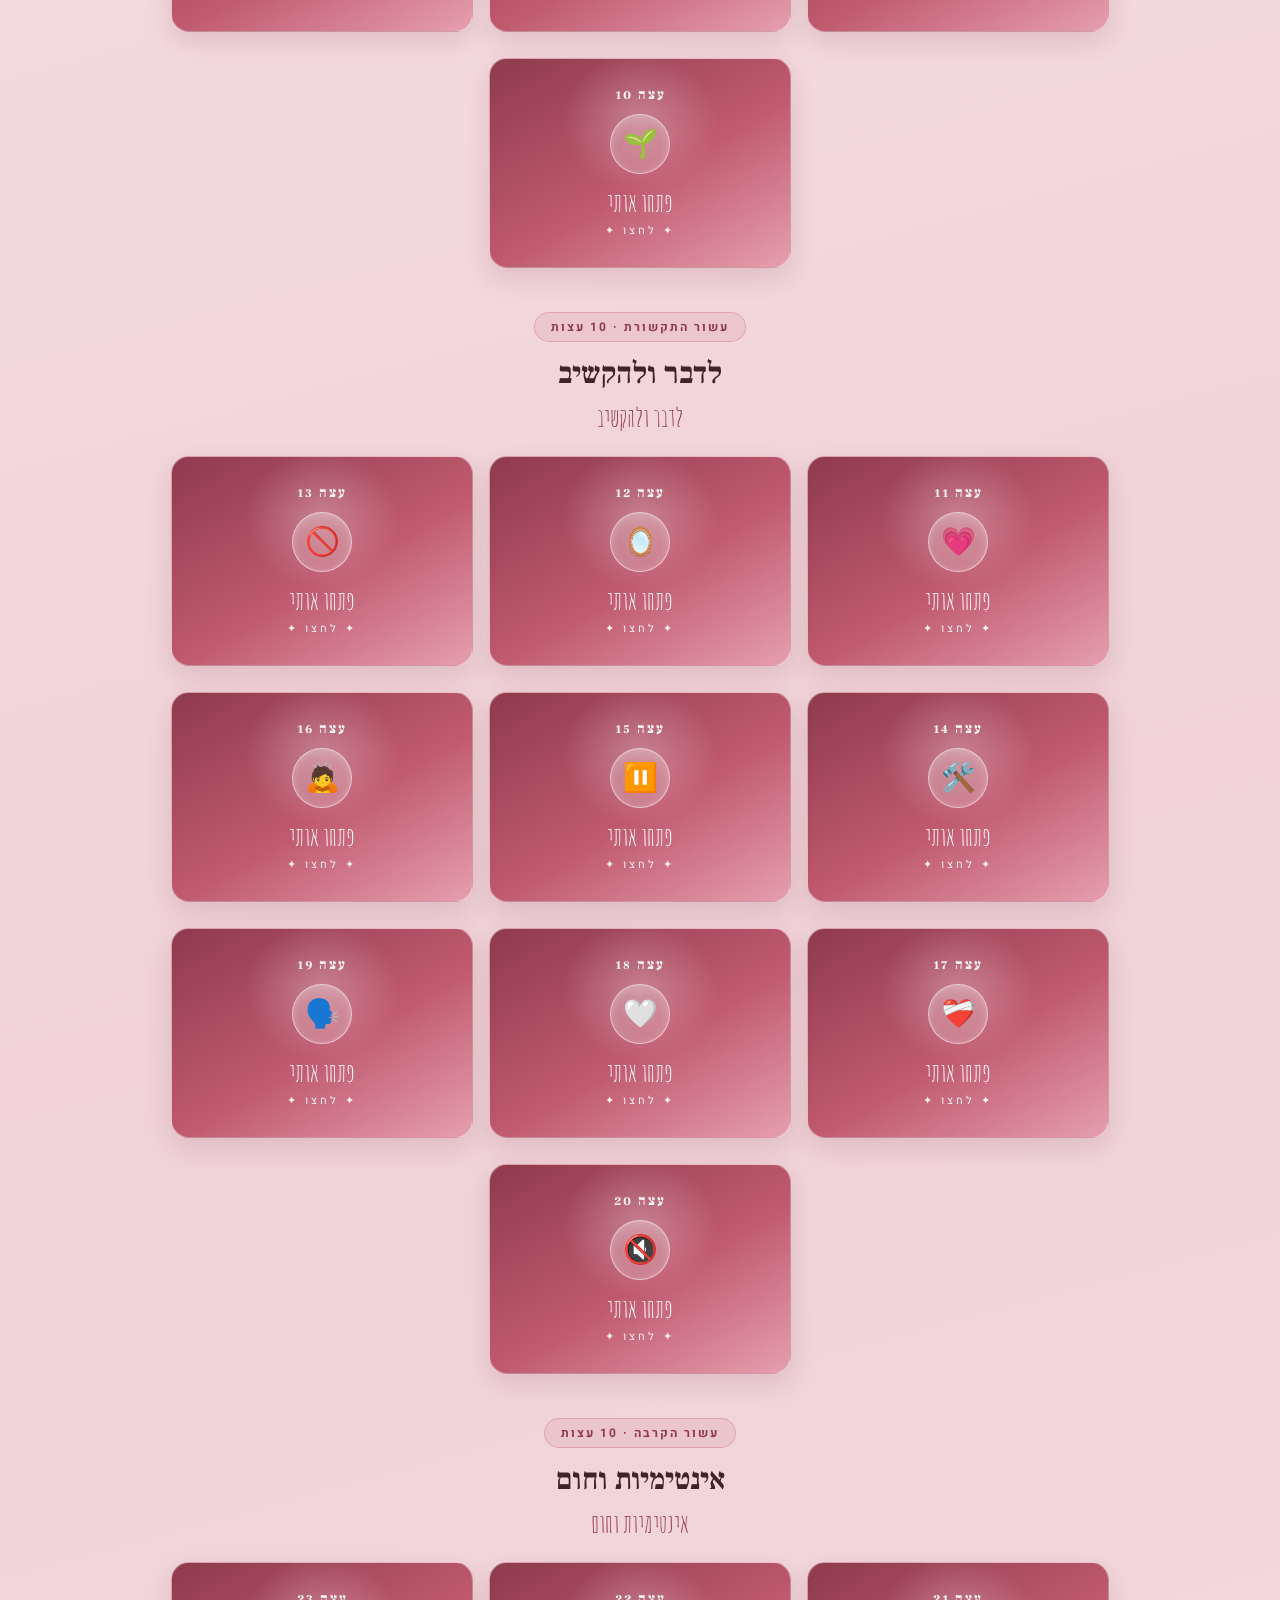
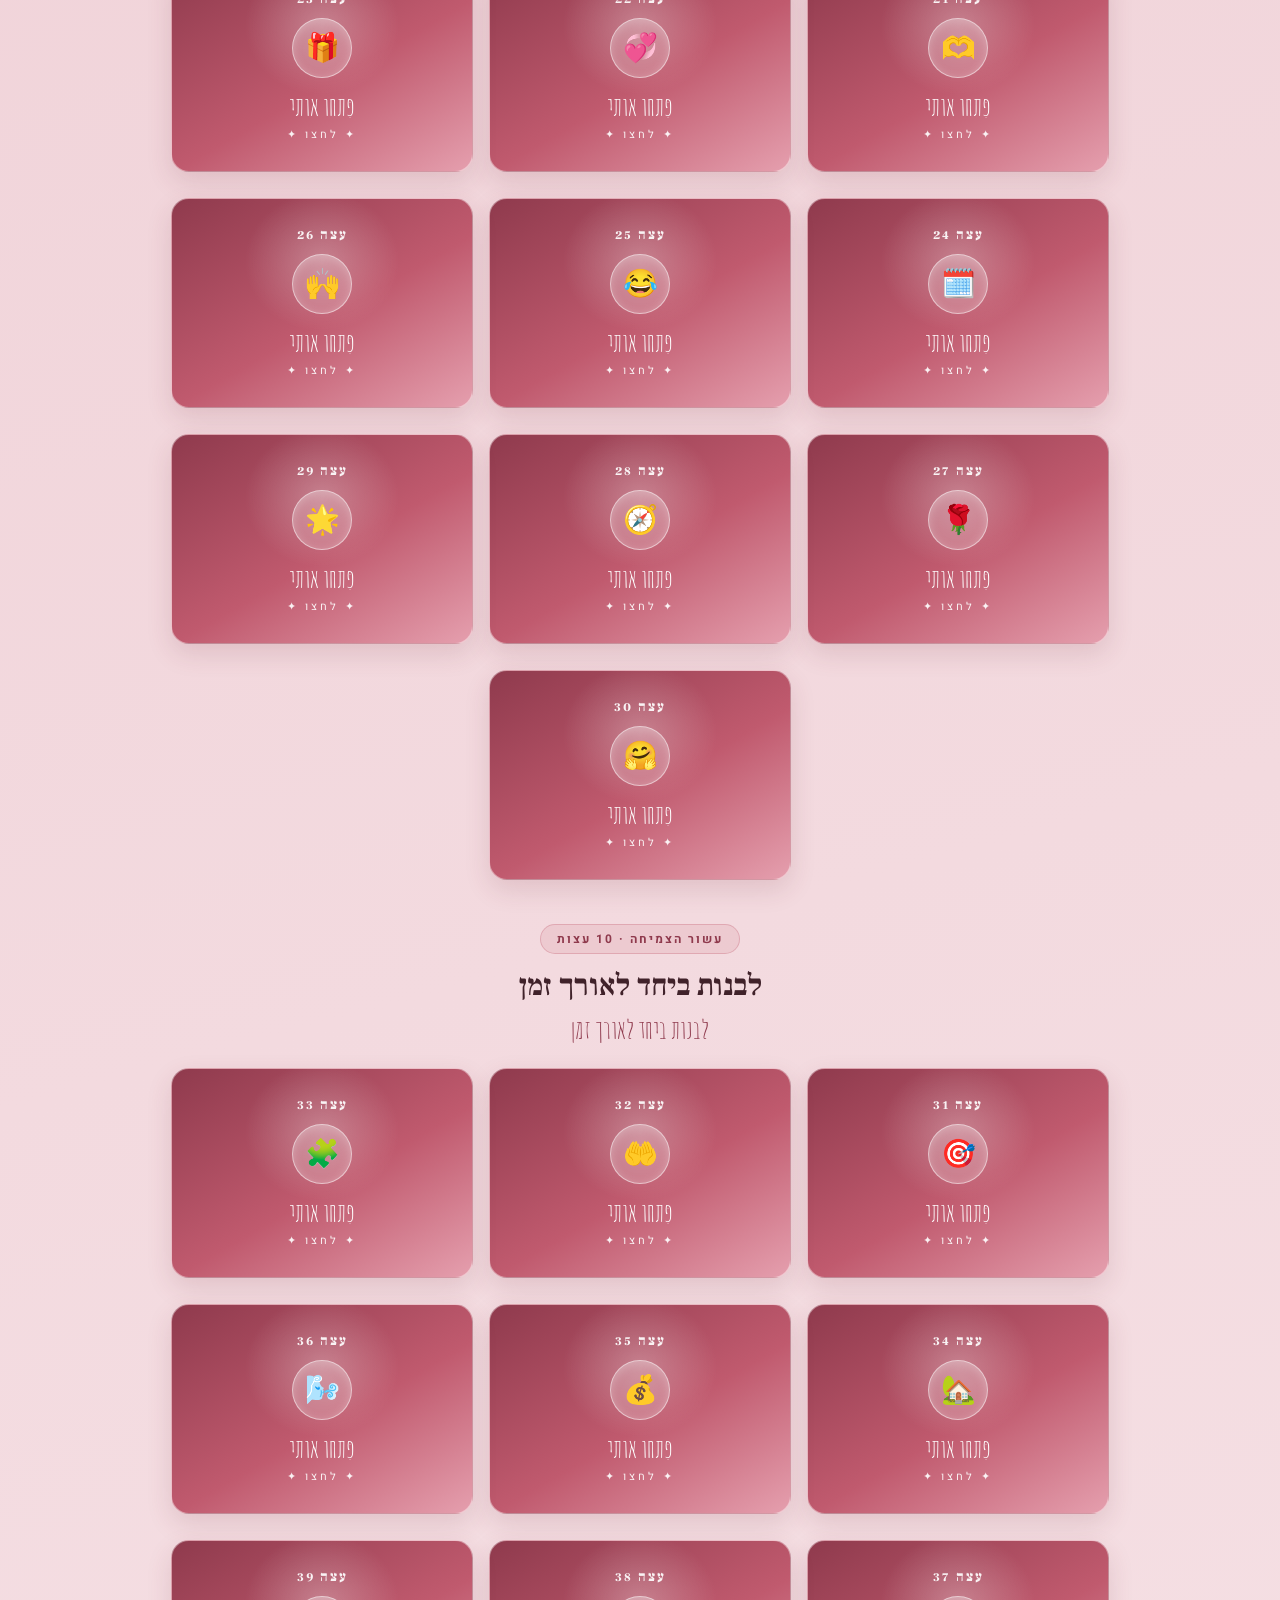
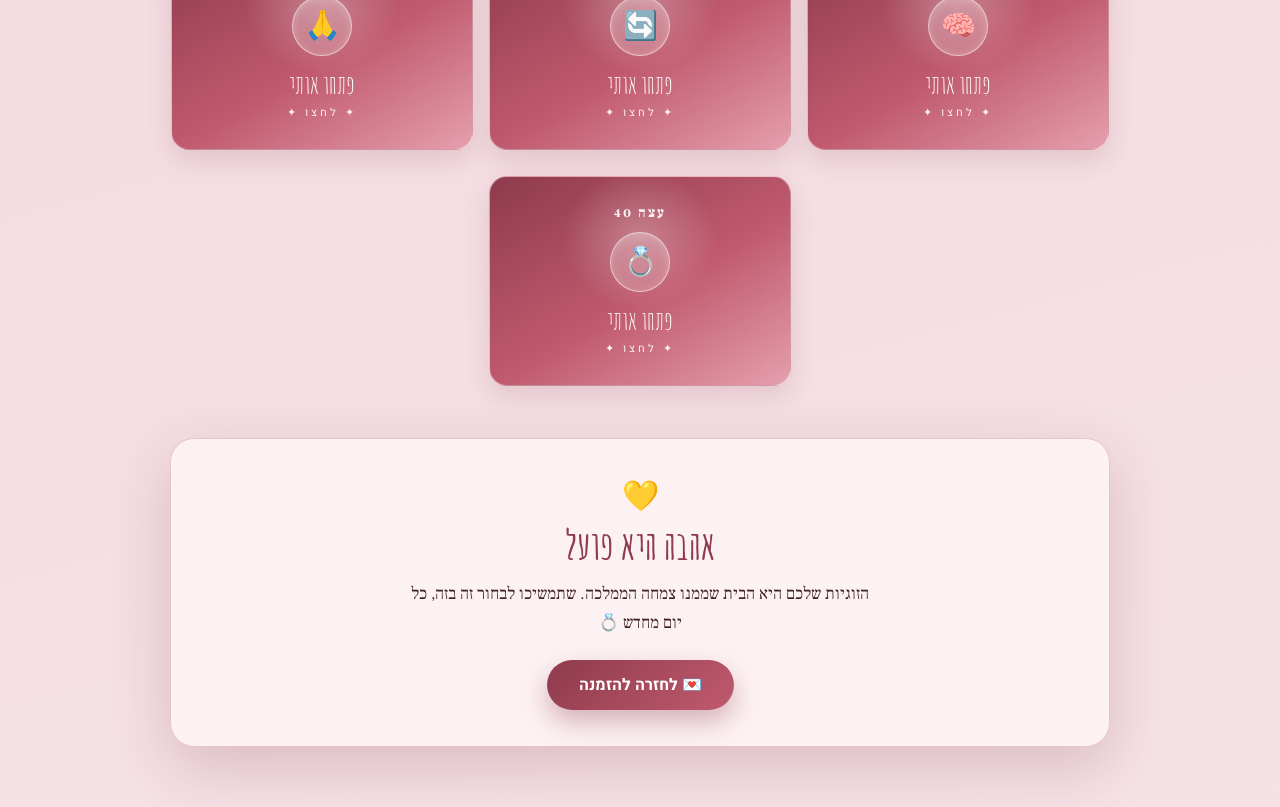
==== commit 1126b739: "Fix portrait overlap, vary centered photos, travel story links, songs 10x4, add podcasts page" ====
--- a/couple.html
+++ b/couple.html
@@ -29,13 +29,13 @@
     .wrap { position: relative; z-index: 1; width: min(940px, 100%); margin: 0 auto; }
     .hero { background: var(--cream); border:1px solid rgba(192,90,110,.3); border-radius: 28px; box-shadow: var(--shadow); overflow: hidden; animation: r 1s cubic-bezier(.2,.8,.2,1) both; }
     @keyframes r { from{opacity:0;transform:translateY(30px)} to{opacity:1;transform:translateY(0)} }
-    .hero-band { background: linear-gradient(135deg, var(--rose-deep), var(--rose) 52%, var(--rose-soft)); color:#fff; text-align:center; padding: 40px 24px 34px; }
+    .hero-band { background: linear-gradient(135deg, var(--rose-deep), var(--rose) 52%, var(--rose-soft)); color:#fff; text-align:center; padding: 40px 24px 66px; }
     .hero-band .eyebrow { font-family:"Frank Ruhl Libre",serif; letter-spacing:5px; font-size:13px; opacity:.95; margin-bottom:10px; }
     .hero-band .big { font-family:"Amatic SC",cursive; font-size: clamp(48px,11vw,82px); line-height:1.05; padding-bottom:6px; text-shadow:0 2px 12px rgba(0,0,0,.18); }
     .hero-band .big b { display:block; font-size:1.05em; color: #fff4e0; }
-    .portrait { position: relative; z-index: 2; width: 132px; height: 132px; margin: -66px auto 0; }
+    .portrait { position: relative; z-index: 2; width: 132px; height: 132px; margin: -48px auto 0; }
     .portrait-ring { width:100%; height:100%; border-radius:50%; overflow:hidden; border:5px solid var(--cream); box-shadow:0 12px 30px rgba(110,40,55,.3); }
-    .portrait-ring img { width:100%; height:100%; object-fit:cover; object-position:center 25%; }
+    .portrait-ring img { width:100%; height:100%; object-fit:cover; object-position:42% 34%; }
     .hero-body { text-align:center; padding: 22px 26px 30px; }
     .hero-body .h { font-size: 34px; }
     .hero-body h1 { font-family:"Frank Ruhl Libre",serif; font-weight:900; font-size: clamp(23px,5vw,32px); color: var(--rose-deep); margin: 8px 0 12px; }
@@ -88,7 +88,7 @@
         <p class="eyebrow">מהניצוץ ועד הממלכה</p>
         <div class="big">40 עצות<b>לזוגיות</b></div>
       </div>
-      <div class="portrait"><div class="portrait-ring"><img src="05.jpg" alt="מוריה" /></div></div>
+      <div class="portrait"><div class="portrait-ring"><img src="IMG-20240214-WA0006.jpg" alt="מוריה" /></div></div>
       <div class="hero-body">
         <div class="h">💕</div>
         <h1>לאהבה שרק הולכת וגדלה</h1>
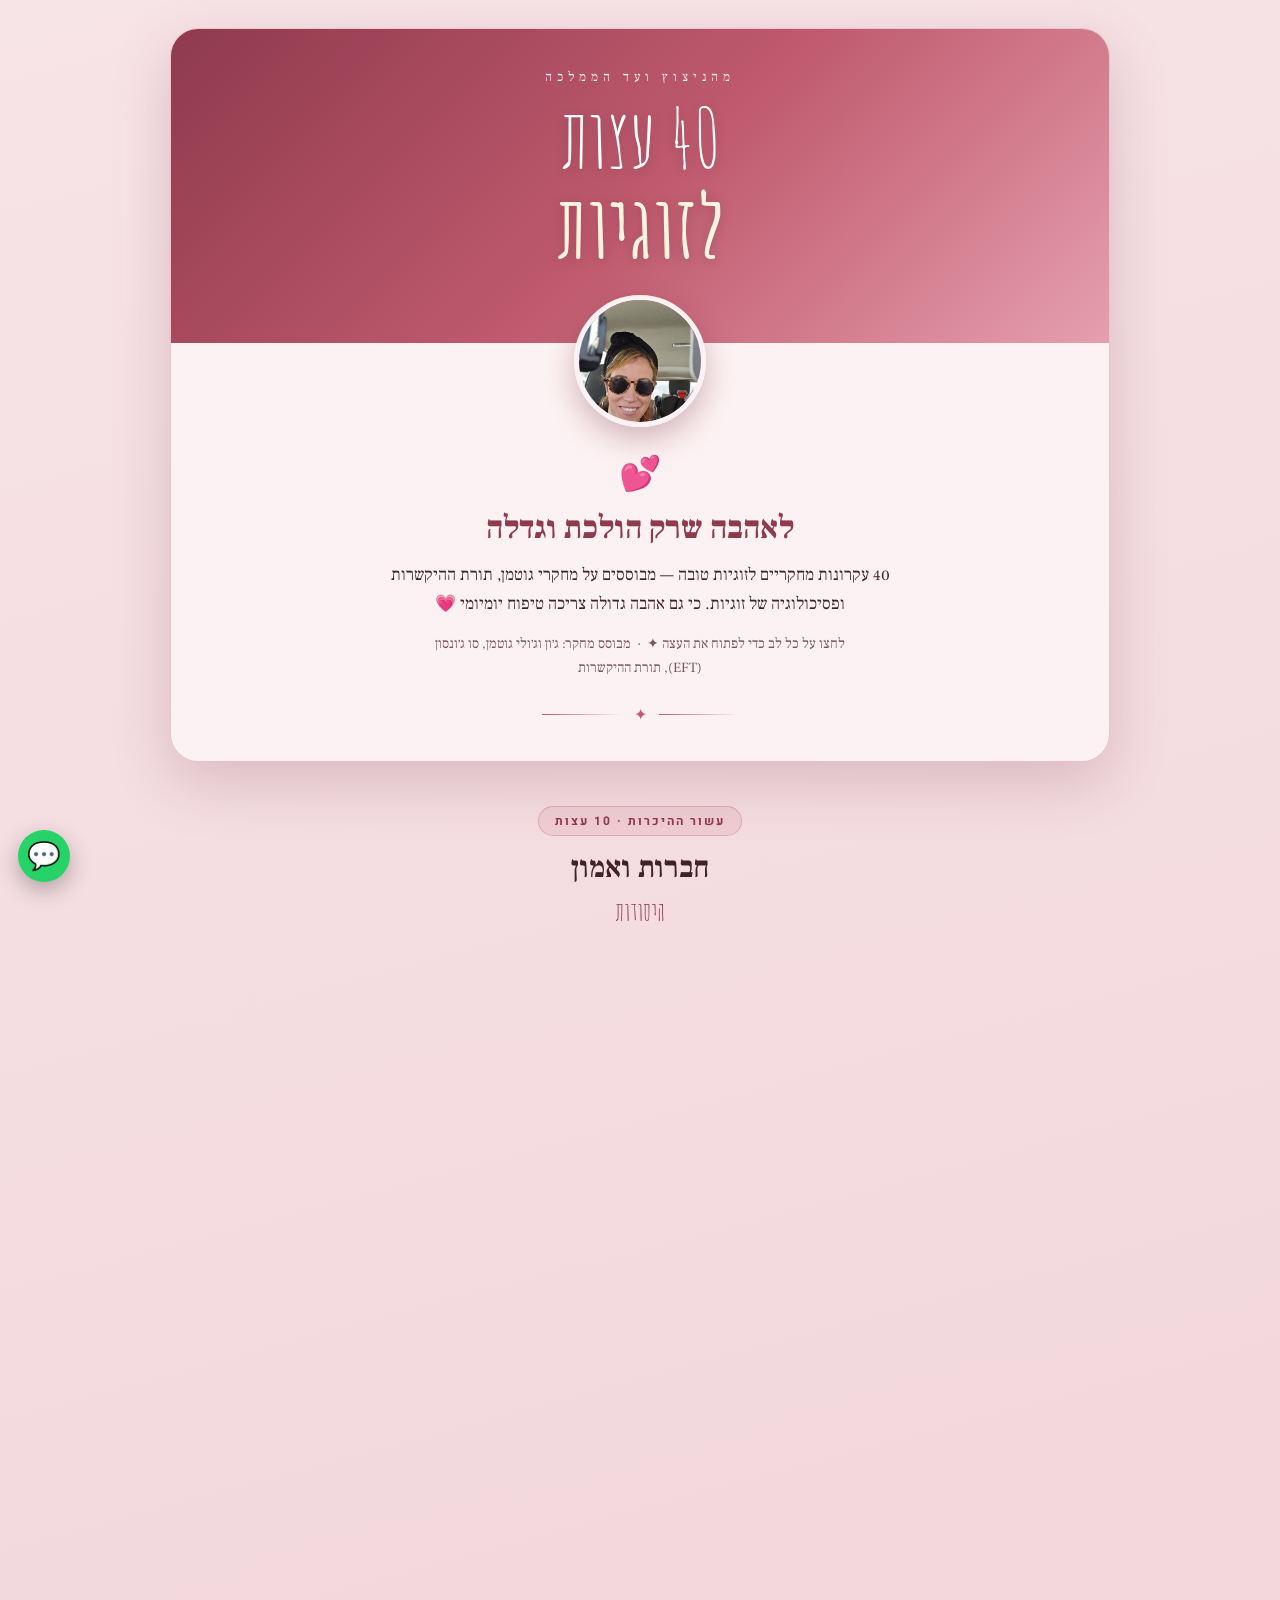
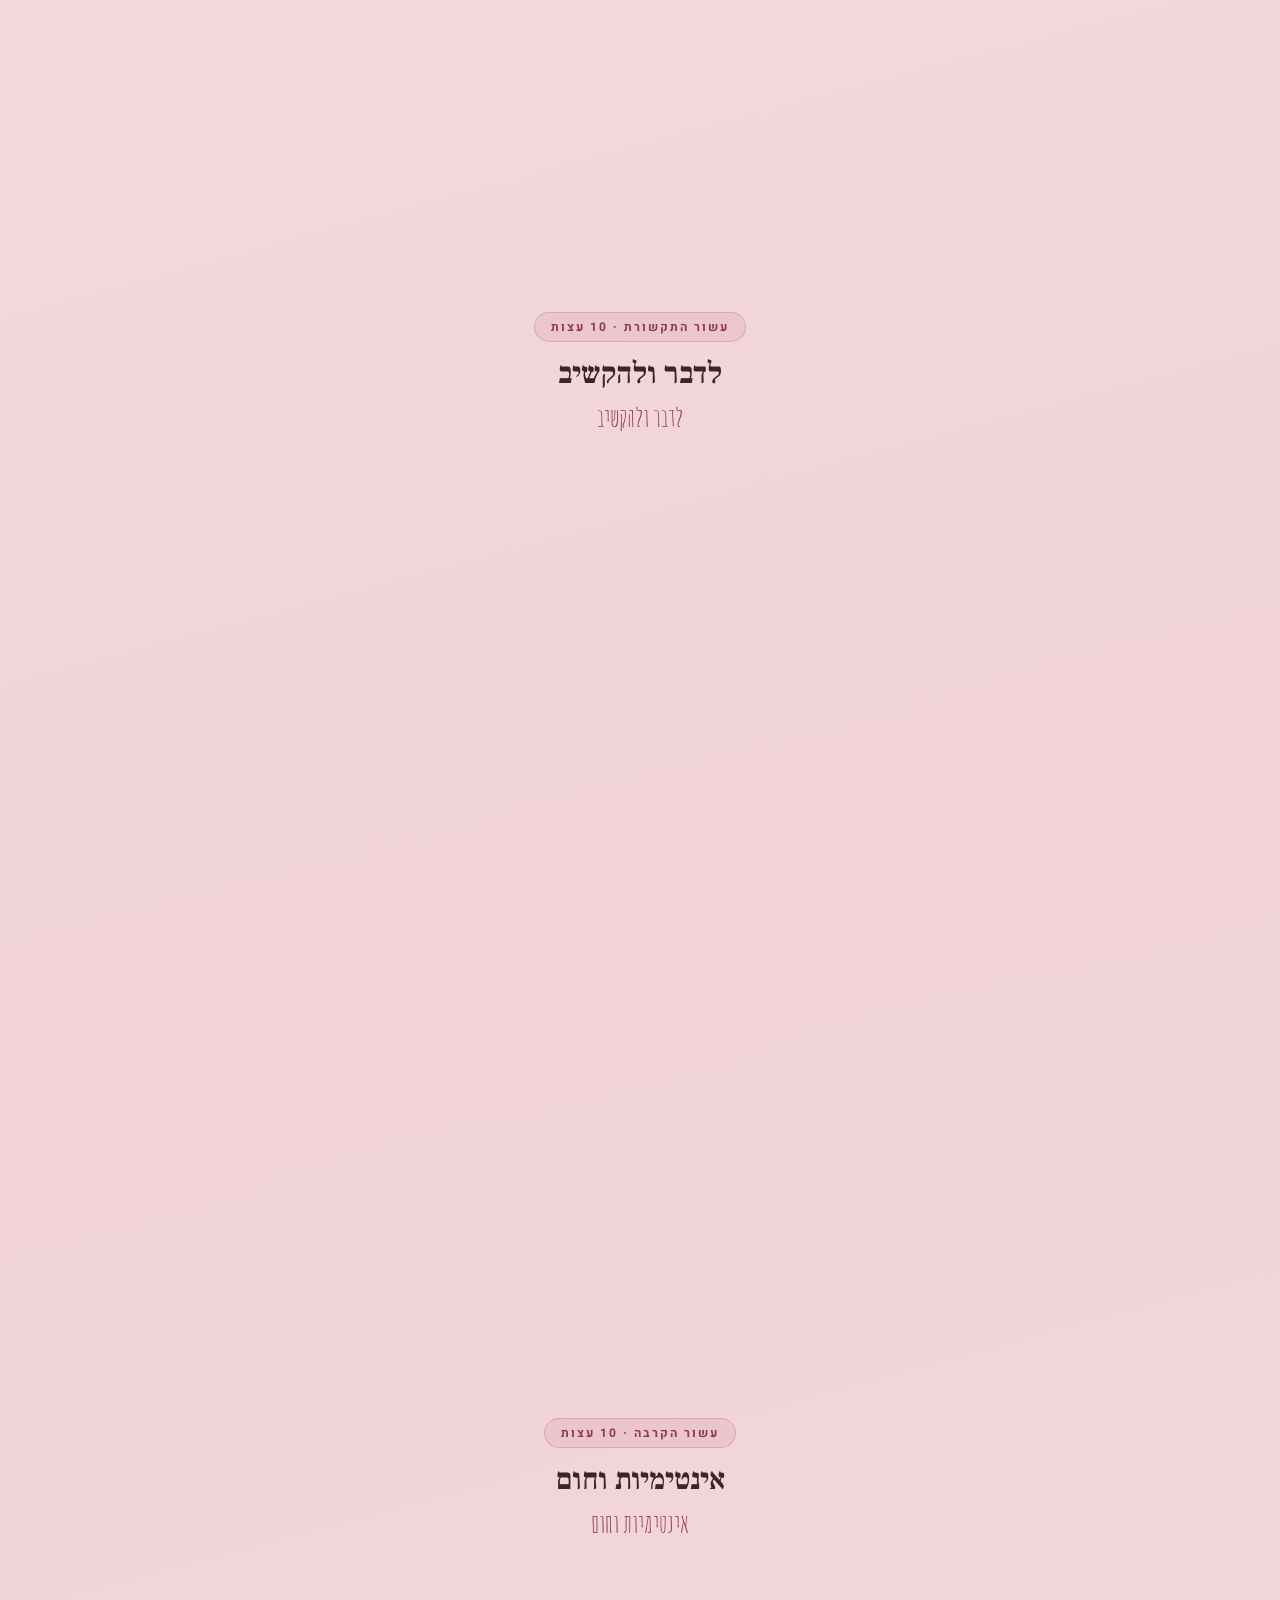
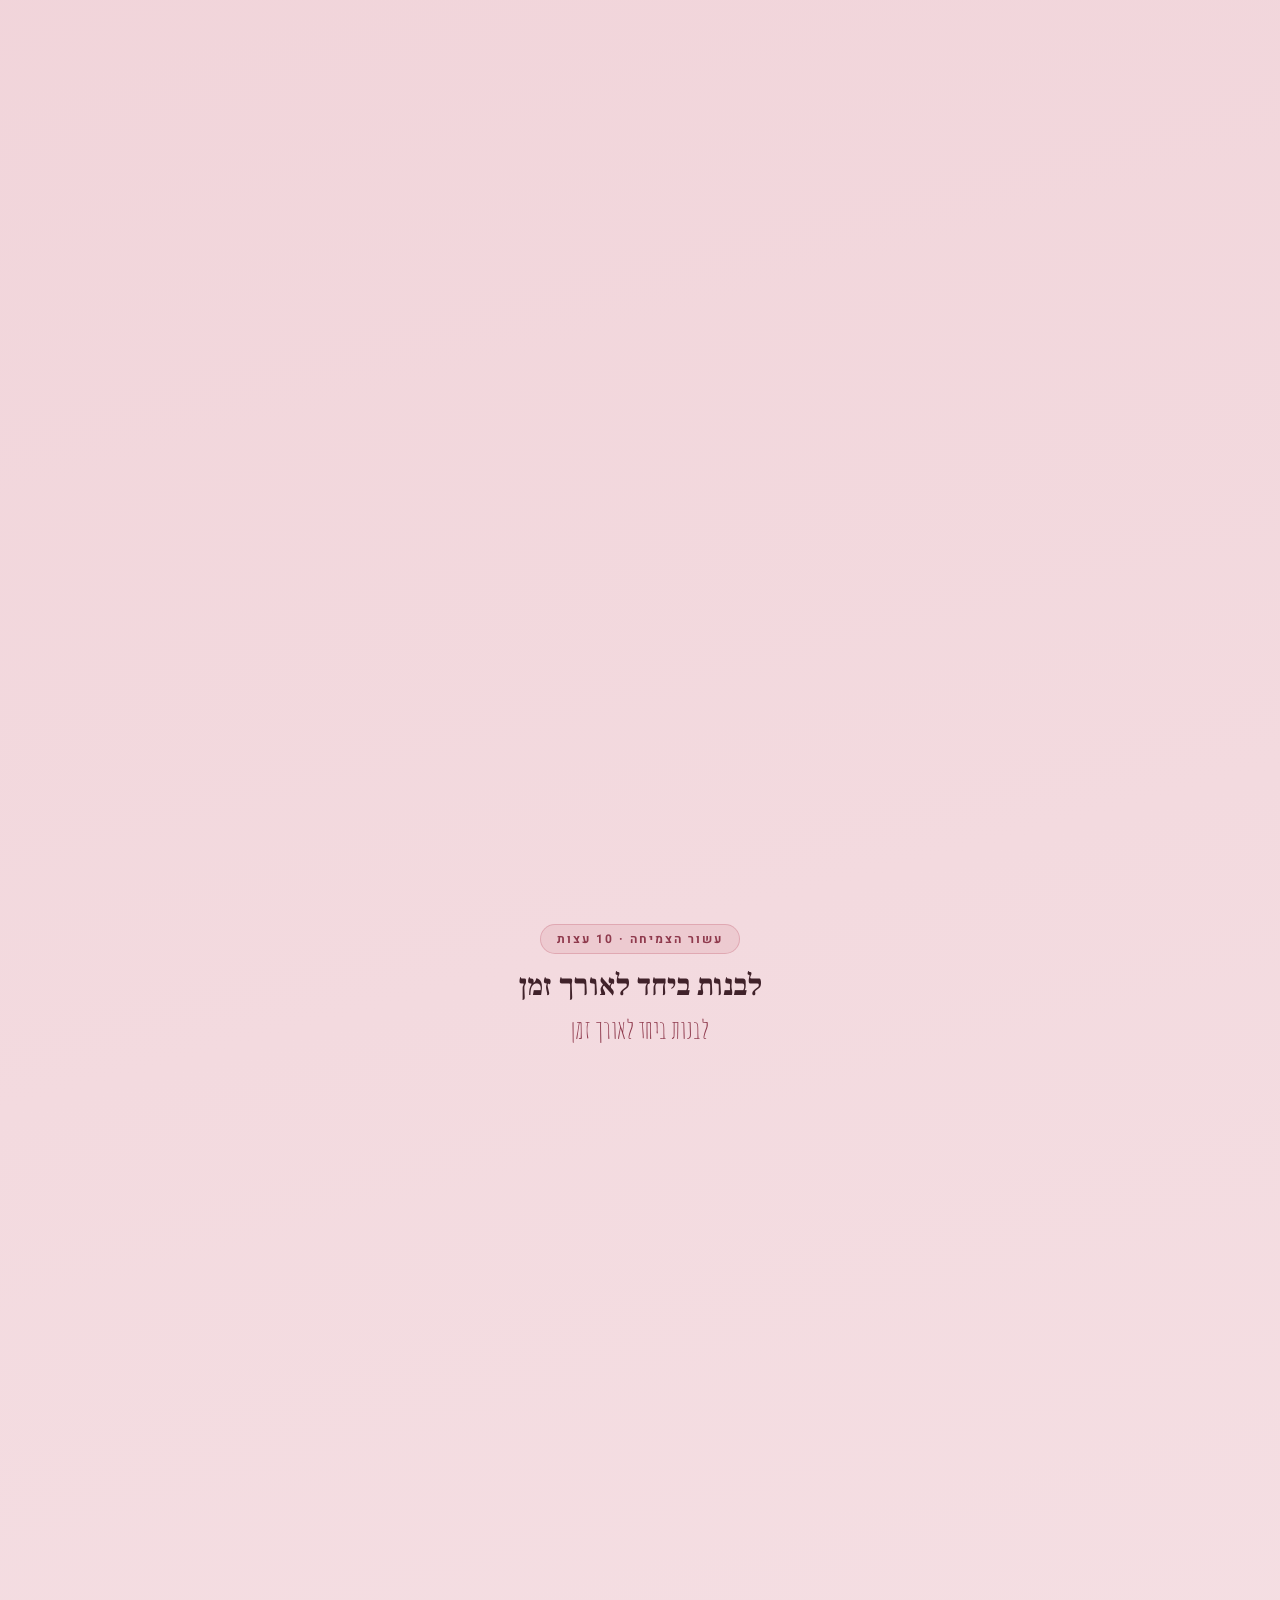
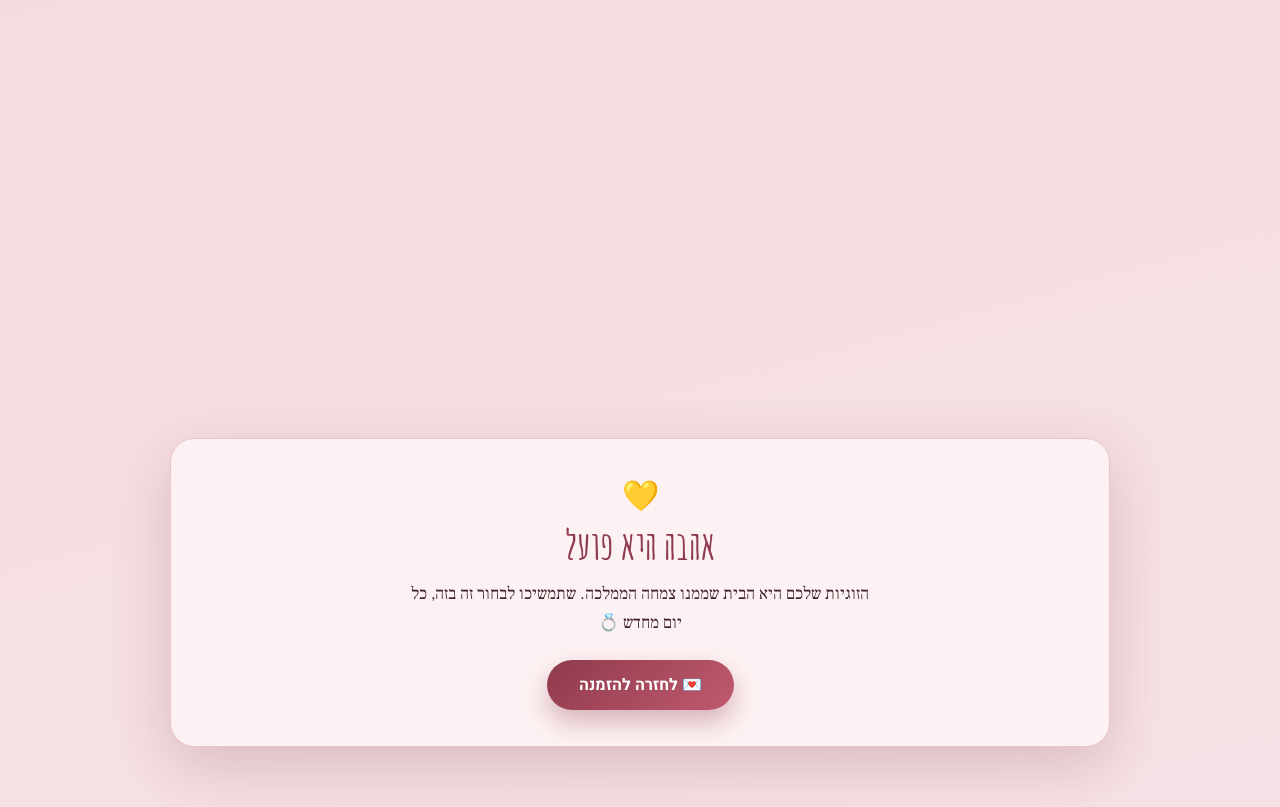
==== commit 7a776e7c: "Add favicon, Open Graph tags, and WhatsApp share button to all pages" ====
--- a/couple.html
+++ b/couple.html
@@ -5,6 +5,12 @@
   <meta name="viewport" content="width=device-width, initial-scale=1.0" />
   <title>40 עצות לזוגיות טובה · למוריה באהבה</title>
   <meta name="description" content="40 עצות מחקריות לזוגיות טובה — מתנה למוריה, מנקודת אור לממלכה" />
+  <link rel="icon" href="data:image/svg+xml,%3Csvg xmlns='http://www.w3.org/2000/svg' viewBox='0 0 100 100'%3E%3Ctext y='.9em' font-size='90'%3E👑%3C/text%3E%3C/svg%3E" />
+  <meta property="og:type" content="website" />
+  <meta property="og:title" content="40 עצות לזוגיות טובה 💕" />
+  <meta property="og:description" content="מתוך אתר החגיגה של מוריה — מנקודת אור לממלכה 💛" />
+  <meta property="og:image" content="https://davidhaiintel.github.io/David-Hai-Cohen/IMG-20240214-WA0006.jpg" />
+  <meta property="og:url" content="https://davidhaiintel.github.io/David-Hai-Cohen/couple.html" />
   <link rel="preconnect" href="https://fonts.googleapis.com" />
   <link rel="preconnect" href="https://fonts.gstatic.com" crossorigin />
   <link href="https://fonts.googleapis.com/css2?family=Frank+Ruhl+Libre:wght@400;500;700;900&family=Heebo:wght@300;400;500;700&family=Amatic+SC:wght@700&display=swap" rel="stylesheet" />
@@ -207,5 +213,6 @@
         s.style.animationDuration=9+Math.random()*8+"s"; s.style.animationDelay=-Math.random()*12+"s"; layer.appendChild(s); }
     })();
   </script>
+  <a href="https://wa.me/?text=💕%2040%20עצות%20לזוגיות%20טובה%20💛%20https://davidhaiintel.github.io/David-Hai-Cohen/couple.html" target="_blank" rel="noopener" aria-label="שתף בוואטסאפ" title="שתף בוואטסאפ" style="position:fixed;bottom:18px;left:18px;z-index:90;width:52px;height:52px;border-radius:50%;background:#25D366;display:flex;align-items:center;justify-content:center;box-shadow:0 8px 22px rgba(0,0,0,.28);text-decoration:none;font-size:27px">💬</a>
 </body>
 </html>
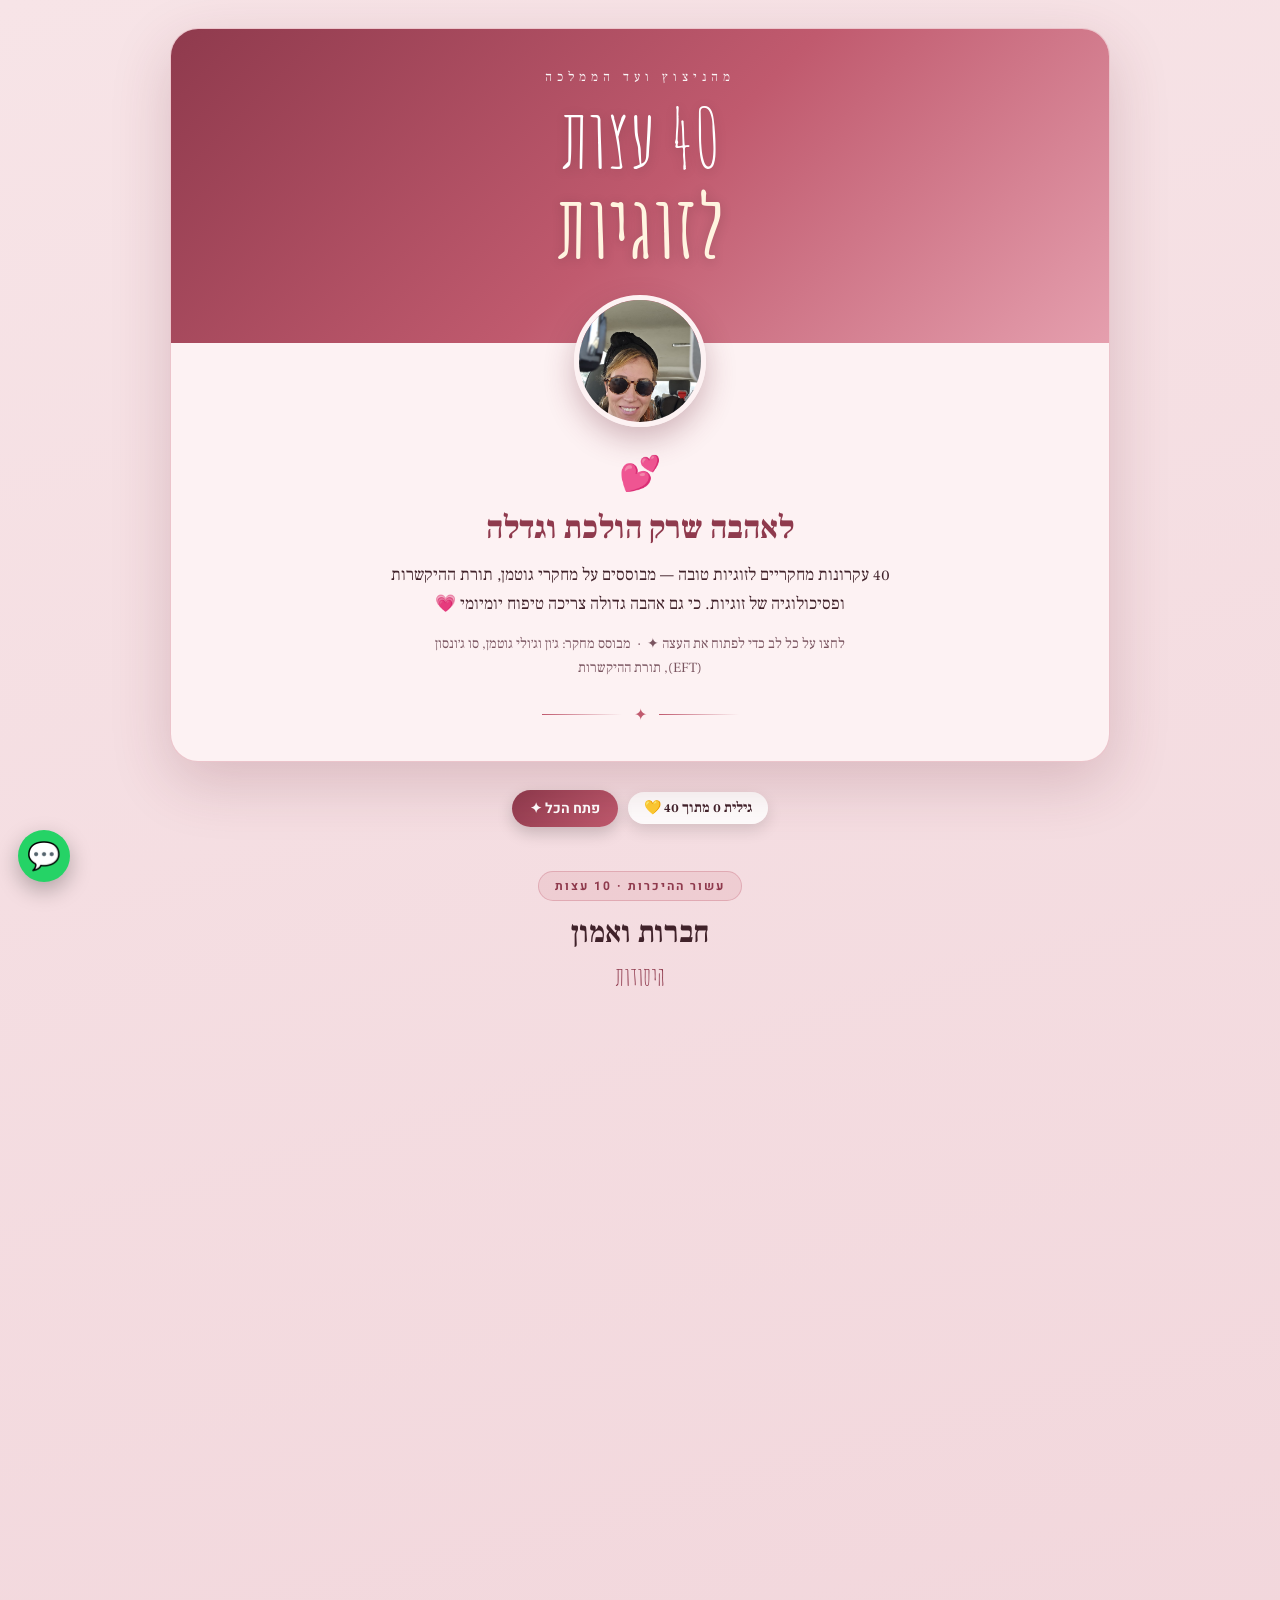
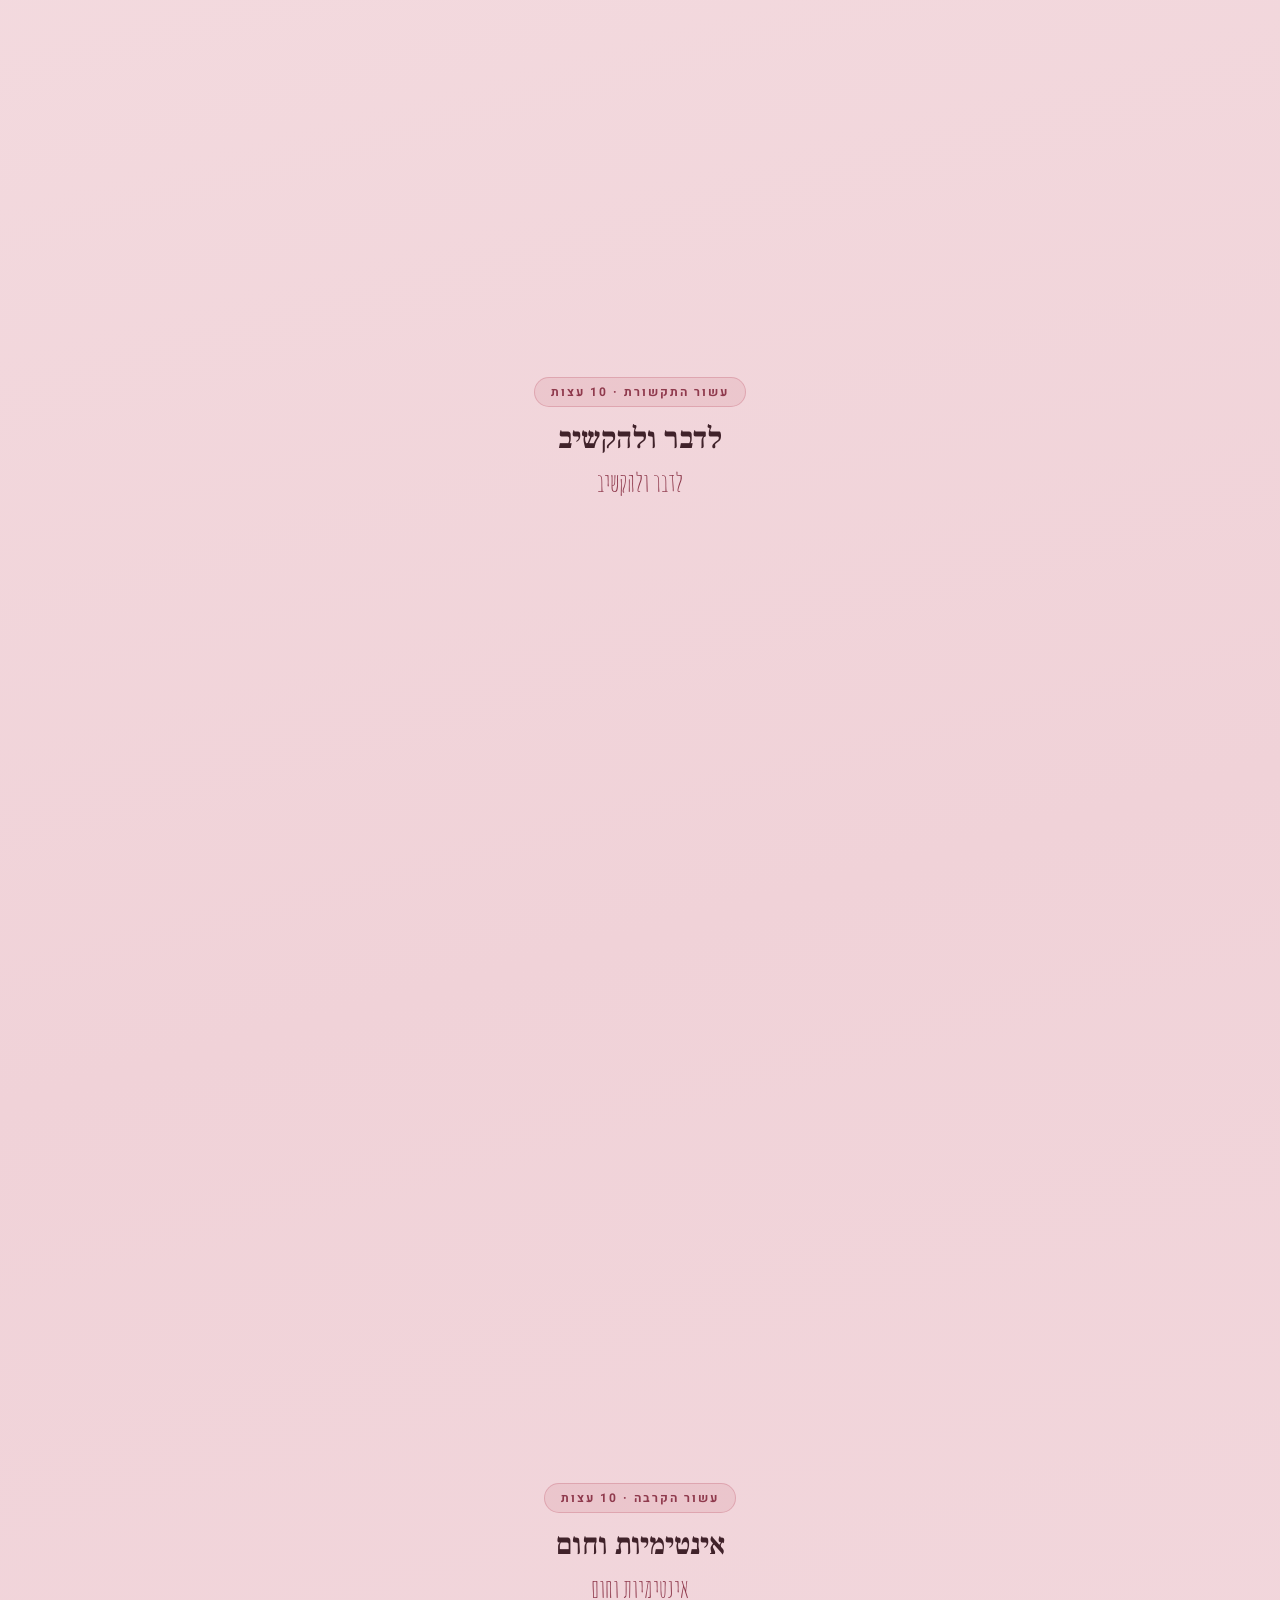
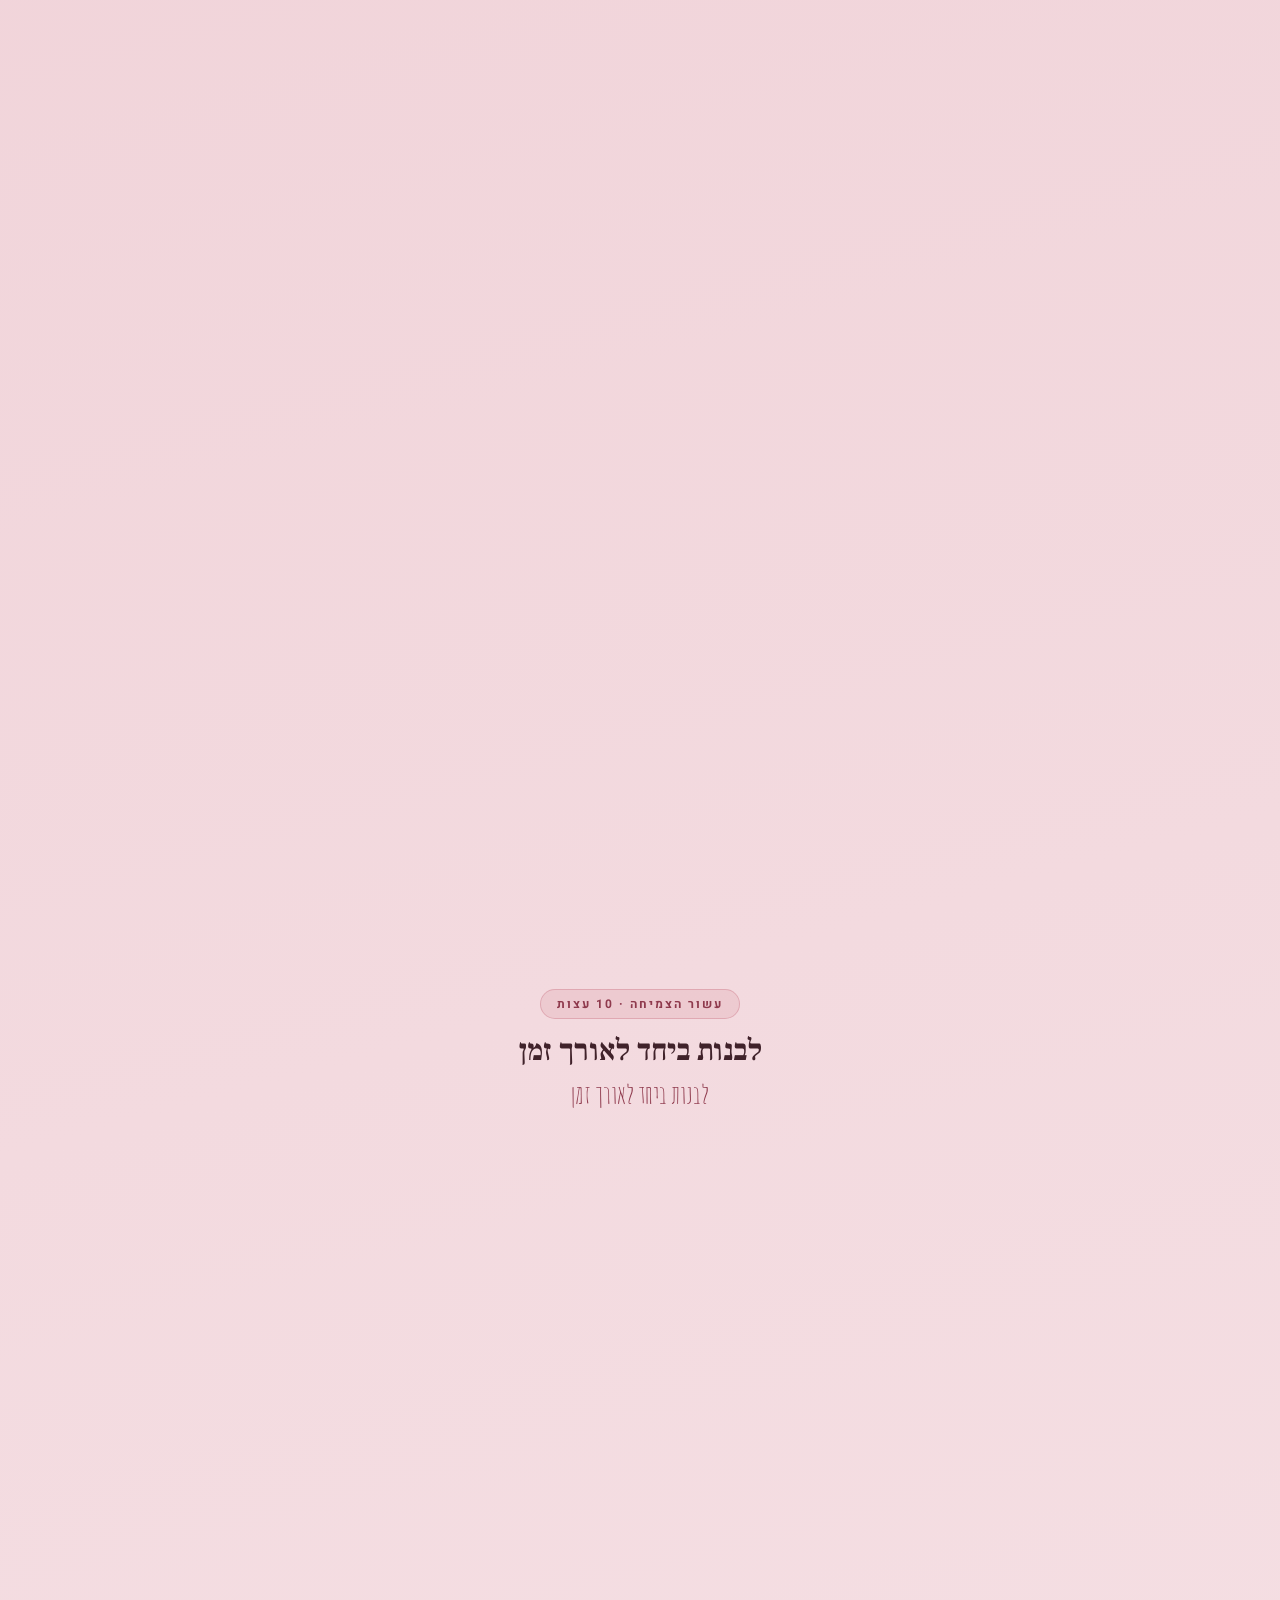
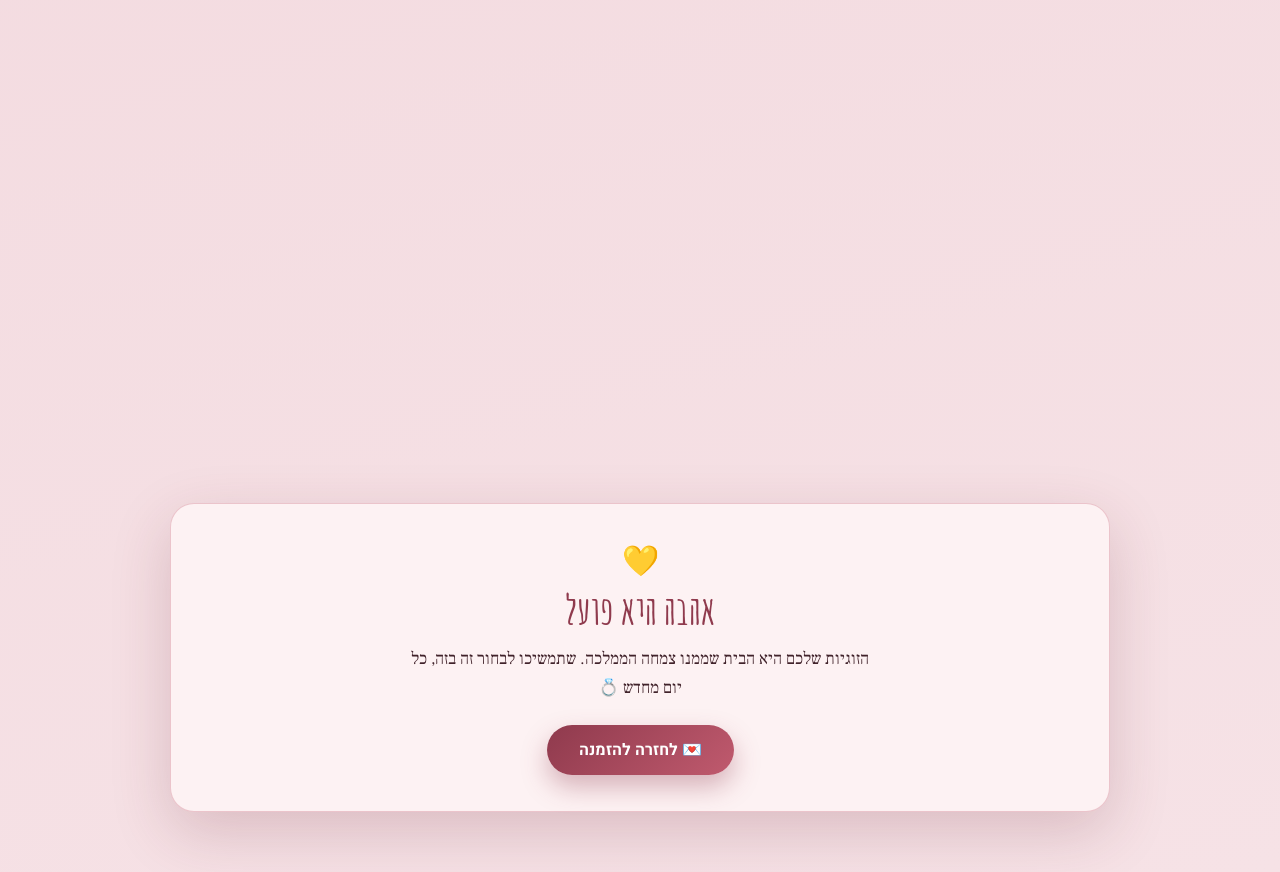
==== commit 0fe88016: "Add progress counter and open-all/close-all toolbar to all card pages" ====
--- a/couple.html
+++ b/couple.html
@@ -212,6 +212,20 @@
         s.style.left=Math.random()*100+"vw"; s.style.fontSize=10+Math.random()*18+"px";
         s.style.animationDuration=9+Math.random()*8+"s"; s.style.animationDelay=-Math.random()*12+"s"; layer.appendChild(s); }
     })();
+    // סרגל: מד התקדמות + פתח/סגור הכל
+    (function(){
+      const cards=()=>document.querySelectorAll('.grid article'); if(!cards().length)return;
+      const st=document.createElement('style');
+      st.textContent='.cardbar{display:flex;gap:10px;align-items:center;justify-content:center;flex-wrap:wrap;margin:28px auto 0}.cardbar .cb-count{font-family:"Frank Ruhl Libre",serif;font-weight:700;background:rgba(255,255,255,.92);color:#40222a;padding:7px 16px;border-radius:999px;box-shadow:0 6px 16px rgba(0,0,0,.12);font-size:14px}.cardbar .cb-btn{cursor:pointer;border:none;font-family:"Heebo",sans-serif;font-weight:700;font-size:14px;color:#fff;background:linear-gradient(135deg,#8f3a4d,#c05a6e);padding:8px 18px;border-radius:999px;box-shadow:0 6px 16px rgba(0,0,0,.18)}';
+      document.head.appendChild(st);
+      const bar=document.createElement('div');bar.className='cardbar';bar.innerHTML='<span class="cb-count"></span><button class="cb-btn" type="button"></button>';
+      const main=document.querySelector('main');main.parentNode.insertBefore(bar,main);
+      const countEl=bar.querySelector('.cb-count'),btn=bar.querySelector('.cb-btn');
+      const upd=()=>{const a=cards();const o=[...a].filter(c=>c.classList.contains('open')).length;countEl.textContent='גילית '+o+' מתוך '+a.length+' 💛';btn.textContent=(o>=a.length?'סגור הכל ✦':'פתח הכל ✦');};
+      document.addEventListener('click',e=>{if(e.target.closest('.grid article'))setTimeout(upd,0);});
+      btn.addEventListener('click',()=>{const a=[...cards()];const allOpen=a.every(c=>c.classList.contains('open'));a.forEach(c=>c.classList.toggle('open',!allOpen));upd();});
+      upd();
+    })();
   </script>
   <a href="https://wa.me/?text=💕%2040%20עצות%20לזוגיות%20טובה%20💛%20https://davidhaiintel.github.io/David-Hai-Cohen/couple.html" target="_blank" rel="noopener" aria-label="שתף בוואטסאפ" title="שתף בוואטסאפ" style="position:fixed;bottom:18px;left:18px;z-index:90;width:52px;height:52px;border-radius:50%;background:#25D366;display:flex;align-items:center;justify-content:center;box-shadow:0 8px 22px rgba(0,0,0,.28);text-decoration:none;font-size:27px">💬</a>
 </body>
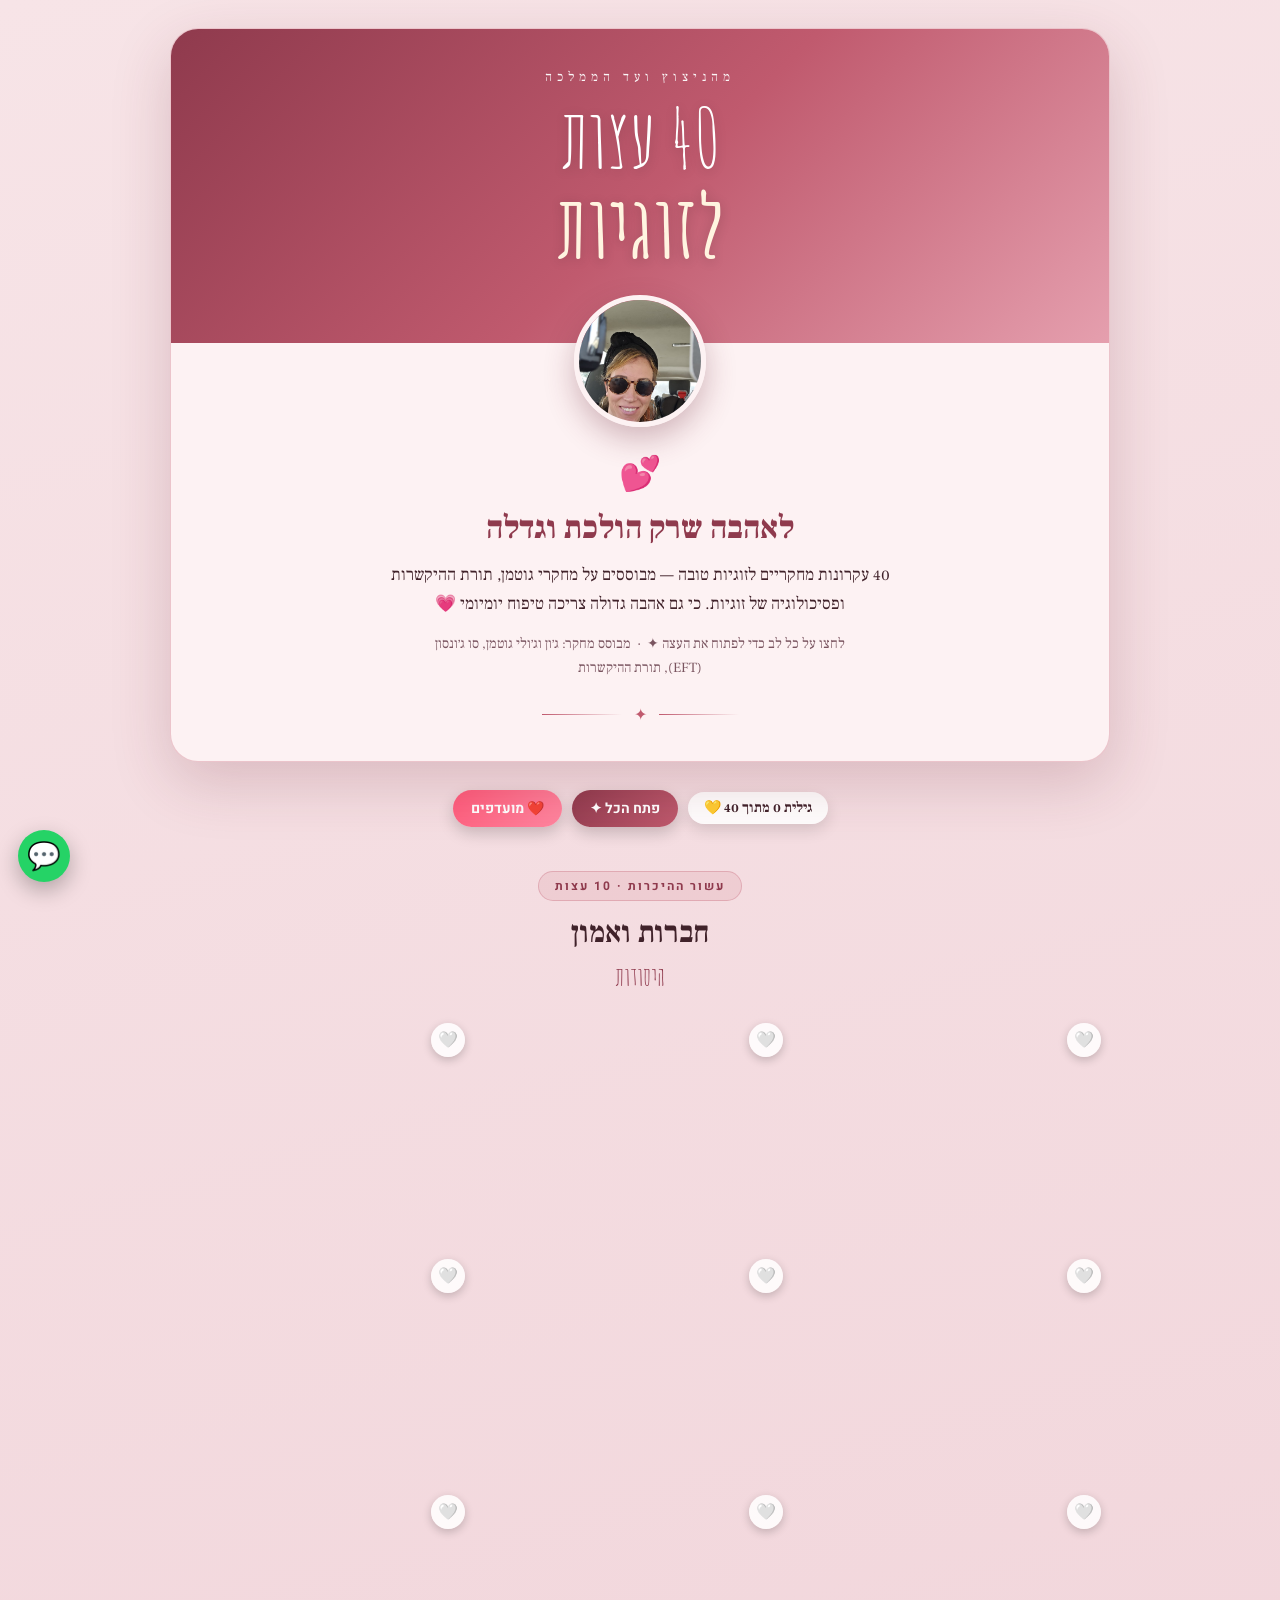
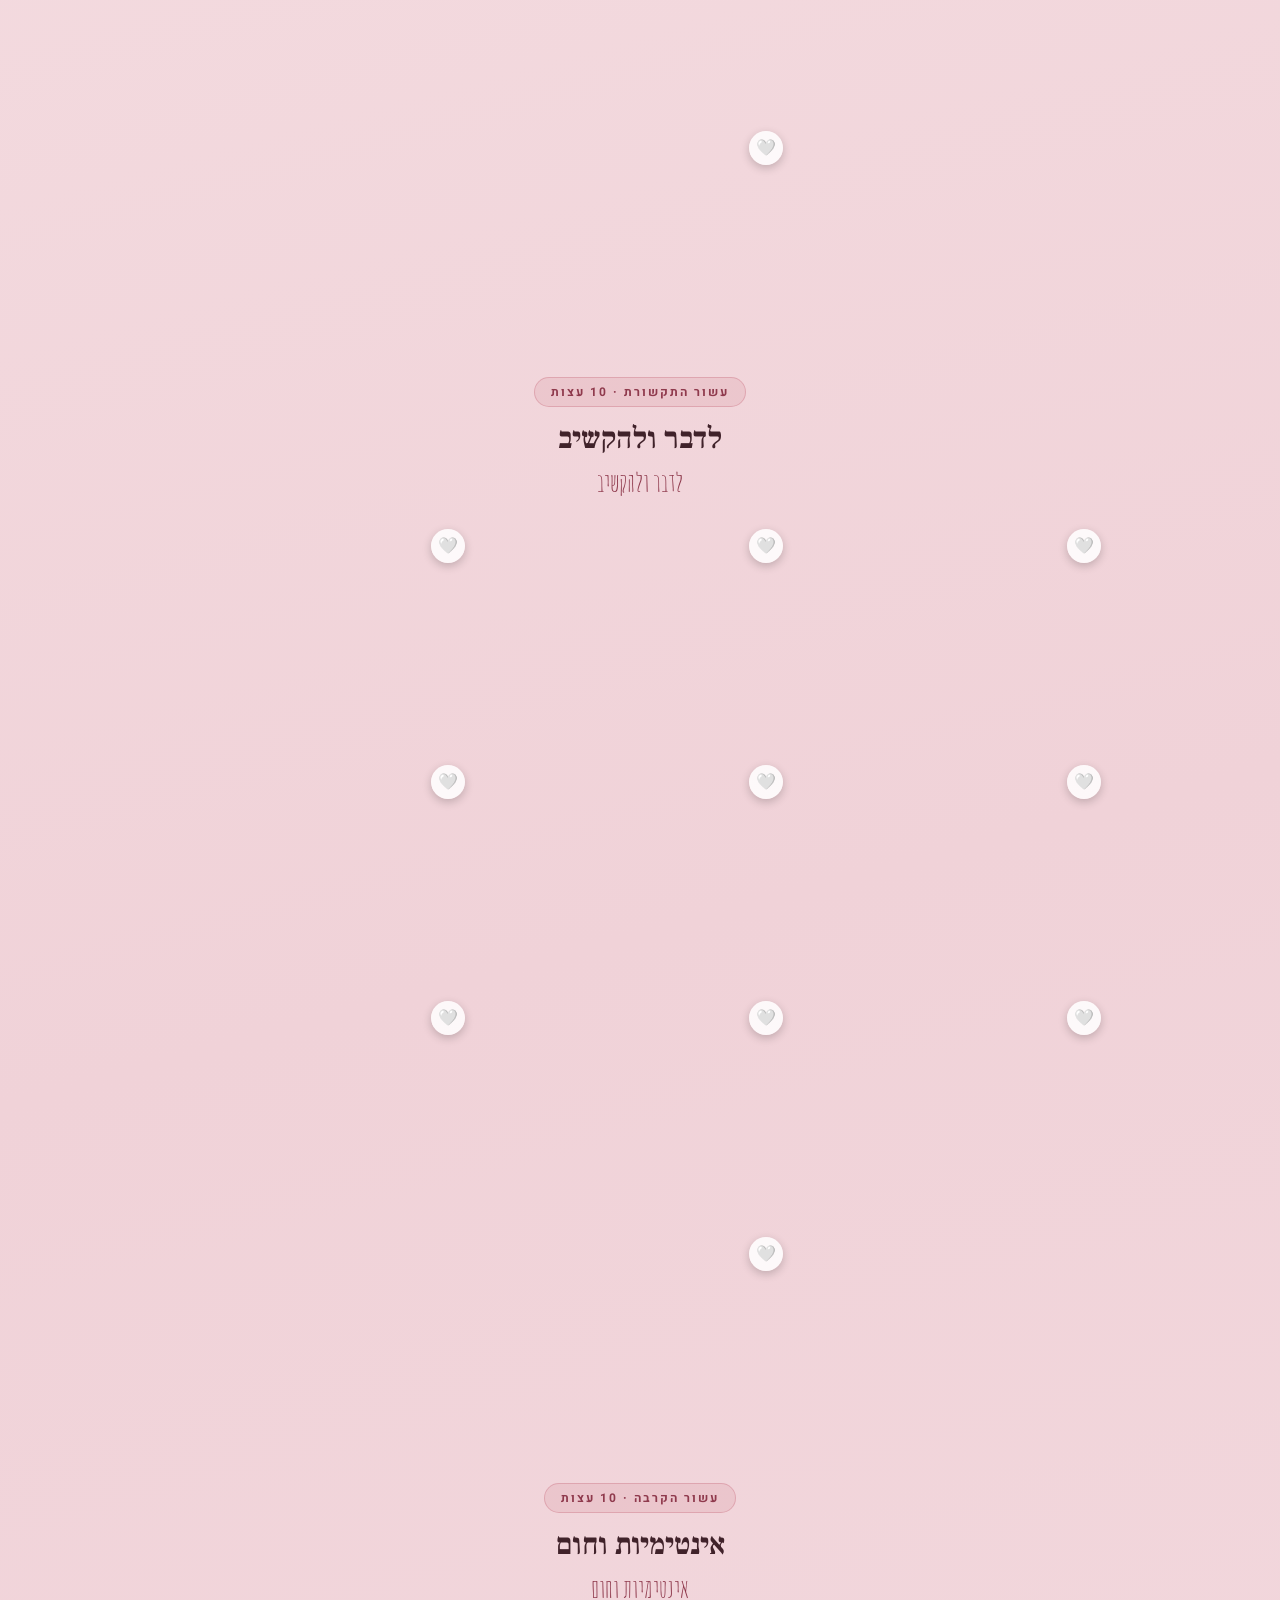
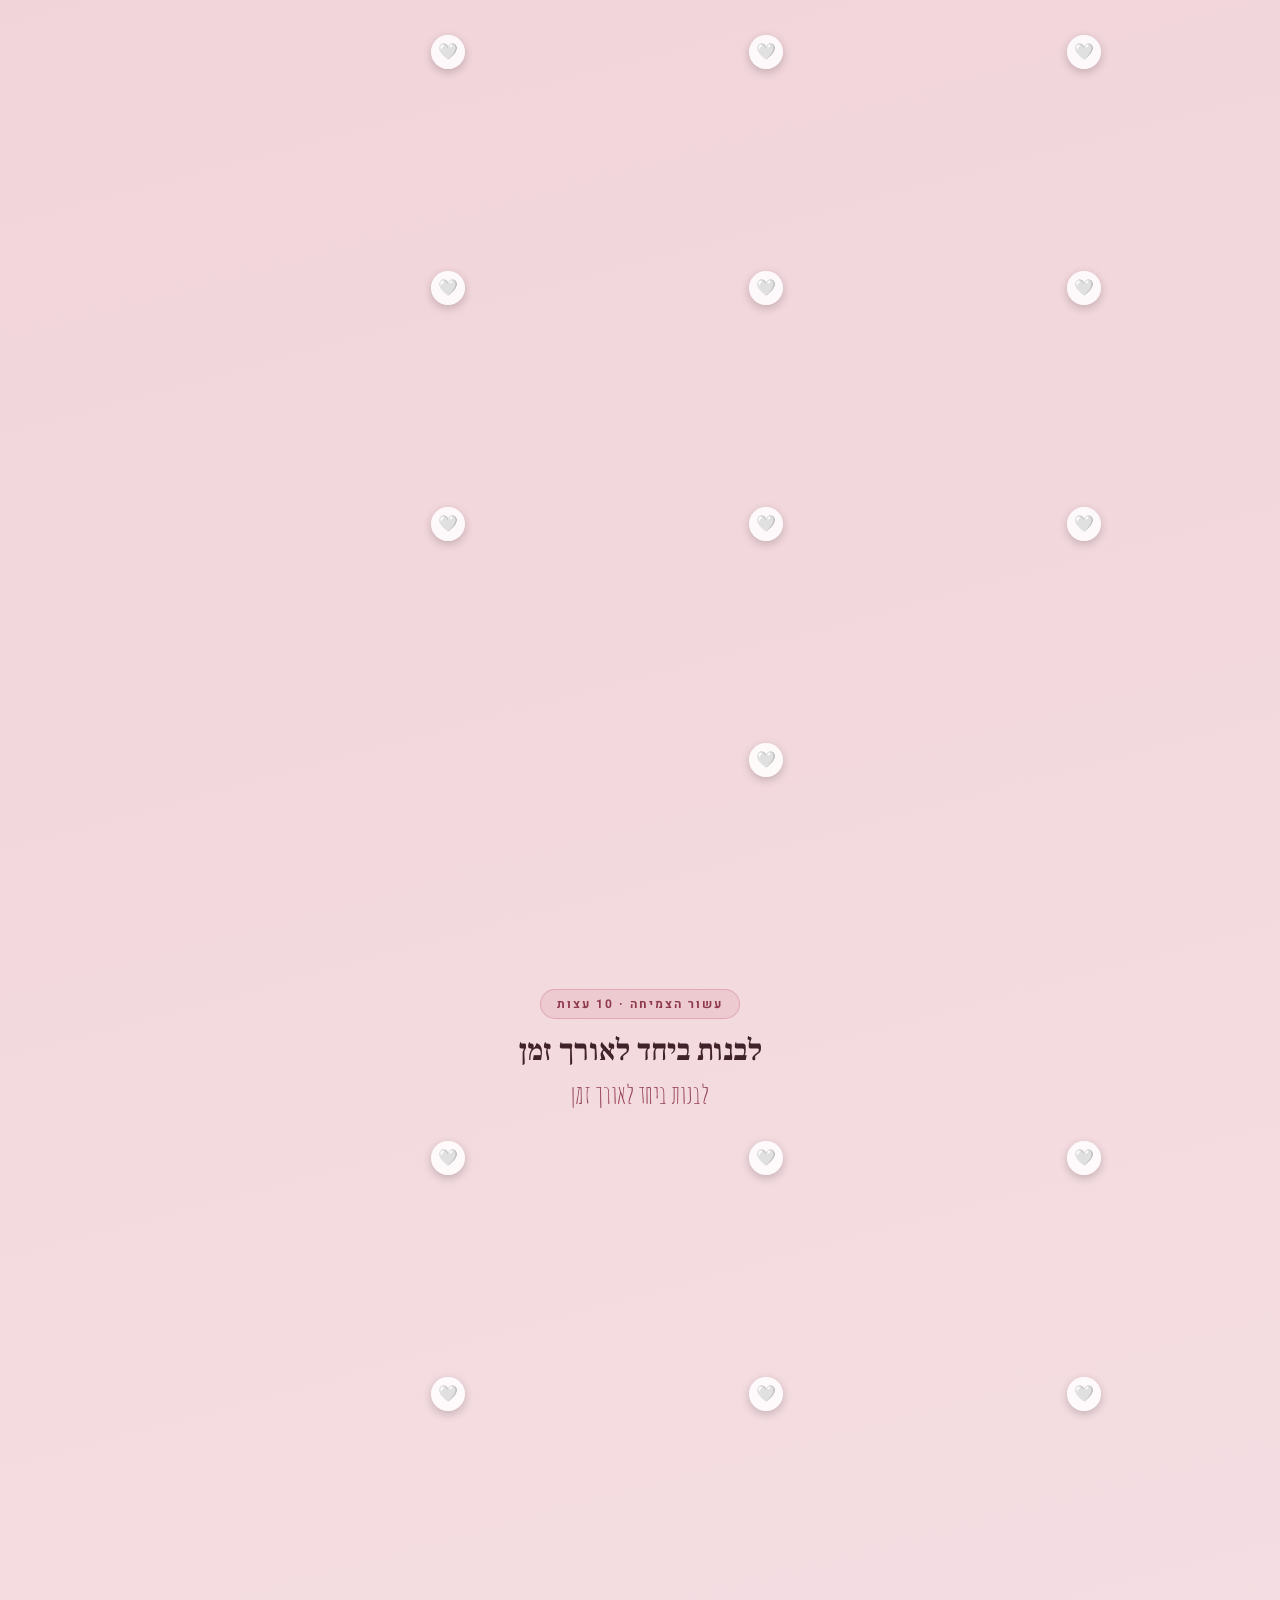
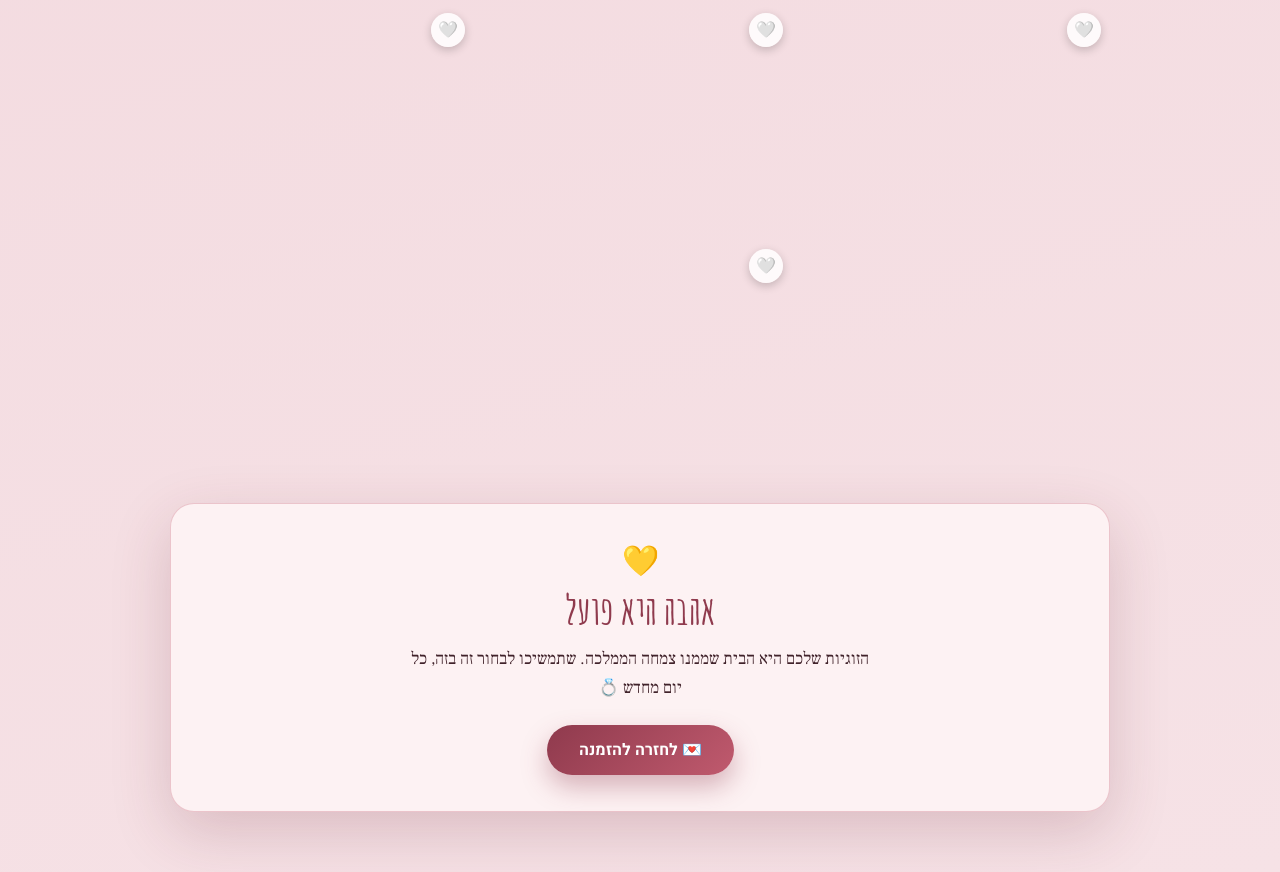
==== commit b35f7dbc: "Add favorites (heart) feature with localStorage and favorites filter to card pages" ====
--- a/couple.html
+++ b/couple.html
@@ -226,6 +226,25 @@
       btn.addEventListener('click',()=>{const a=[...cards()];const allOpen=a.every(c=>c.classList.contains('open'));a.forEach(c=>c.classList.toggle('open',!allOpen));upd();});
       upd();
     })();
+    // מועדפים ❤️
+    (function(){
+      const cards=[...document.querySelectorAll('.grid article')]; if(!cards.length)return;
+      const page=(location.pathname.split('/').pop()||'index').replace('.html','');
+      const KEY='fav:'+page;
+      const load=()=>{try{return JSON.parse(localStorage.getItem(KEY)||'[]')}catch(e){return[]}};
+      let favs=load(); const save=()=>localStorage.setItem(KEY,JSON.stringify(favs));
+      const st=document.createElement('style');
+      st.textContent='.favbtn{position:absolute;top:8px;inset-inline-start:8px;z-index:40;width:34px;height:34px;border-radius:50%;border:none;cursor:pointer;background:rgba(255,255,255,.85);box-shadow:0 3px 10px rgba(0,0,0,.2);font-size:16px;line-height:1;text-align:center;padding:0;transition:transform .15s}.favbtn:hover{transform:scale(1.15)}.favbtn.on{background:#ff5a7a;box-shadow:0 3px 12px rgba(255,90,122,.5)}';
+      document.head.appendChild(st);
+      cards.forEach((c,i)=>{ if(getComputedStyle(c).position==='static')c.style.position='relative';
+        const b=document.createElement('button');b.type='button';b.className='favbtn'+(favs.includes(i)?' on':'');b.textContent=favs.includes(i)?'❤️':'🤍';b.setAttribute('aria-label','שמור למועדפים');
+        b.addEventListener('click',e=>{e.stopPropagation();const k=favs.indexOf(i);if(k>=0){favs.splice(k,1);b.classList.remove('on');b.textContent='🤍';}else{favs.push(i);b.classList.add('on');b.textContent='❤️';}save();});
+        c.appendChild(b);});
+      const bar=document.querySelector('.cardbar');
+      if(bar){const fb=document.createElement('button');fb.type='button';fb.className='cb-btn';fb.style.background='linear-gradient(135deg,#ff5a7a,#ff87a0)';fb.textContent='❤️ מועדפים';let on=false;
+        fb.addEventListener('click',()=>{on=!on;fb.textContent=on?'הצג הכל ✦':'❤️ מועדפים';cards.forEach((c,i)=>{c.style.display=(!on||favs.includes(i))?'':'none';});});
+        bar.appendChild(fb);}
+    })();
   </script>
   <a href="https://wa.me/?text=💕%2040%20עצות%20לזוגיות%20טובה%20💛%20https://davidhaiintel.github.io/David-Hai-Cohen/couple.html" target="_blank" rel="noopener" aria-label="שתף בוואטסאפ" title="שתף בוואטסאפ" style="position:fixed;bottom:18px;left:18px;z-index:90;width:52px;height:52px;border-radius:50%;background:#25D366;display:flex;align-items:center;justify-content:center;box-shadow:0 8px 22px rgba(0,0,0,.28);text-decoration:none;font-size:27px">💬</a>
 </body>
